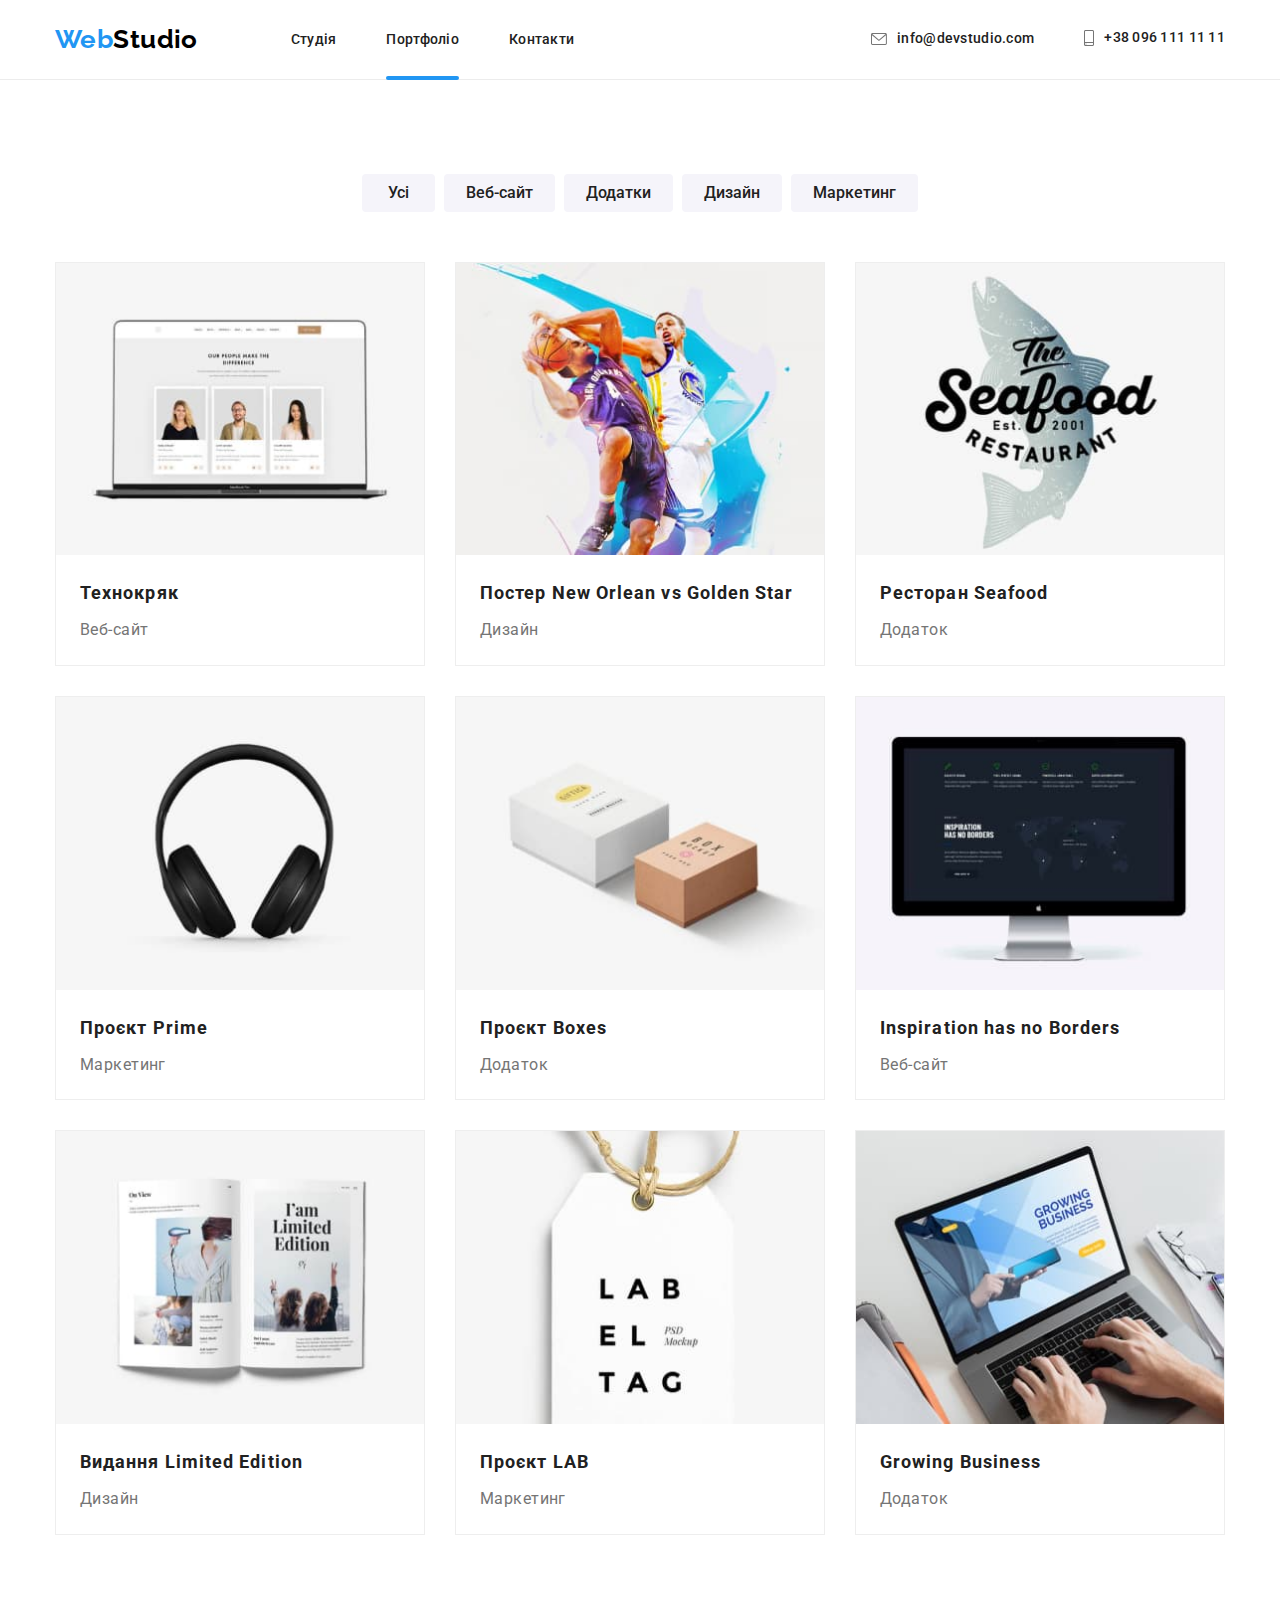
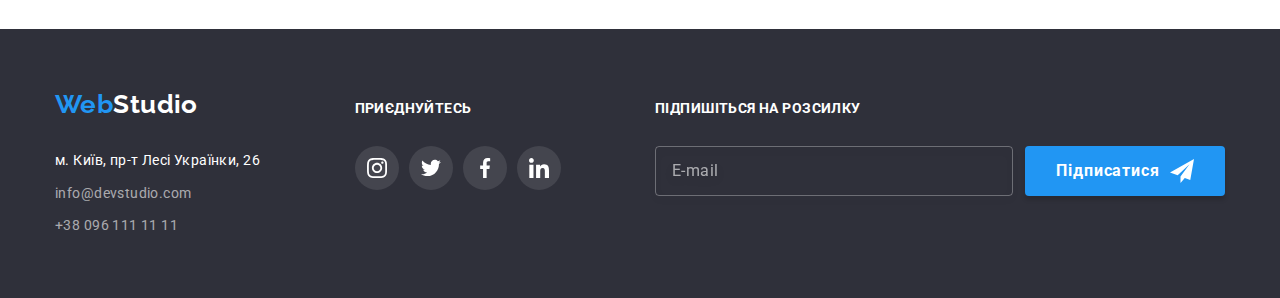
==== portfolio.html @ 69c06f0f "adaptive layout" ====
<!DOCTYPE html>
<html lang="en">
    <head>
        <meta charset="UTF-8">
        <meta http-equiv="X-UA-Compatible" content="IE=edge">
        <meta name="viewport" content="width=device-width, initial-scale=1.0">
        <title>Портфоліо</title>
        <link rel="preconnect" href="https://fonts.googleapis.com">
        <link rel="preconnect" href="https://fonts.gstatic.com" crossorigin>
        <link href="https://fonts.googleapis.com/css2?family=Raleway:wght@700&family=Roboto:wght@400;500;700;900&display=swap" rel="stylesheet">
        <link rel="stylesheet" href="./css/main.min.css">
    </head>
    <body>
        <!--!!!!!!!!!!!!!!!!!!!!    HEADER   !!!!!!!!!!!!!!!!!!!!!!!!!!!-->
        <header class="header">
            <div class="container header__container">
                <!--top navigation-->
                <nav class="navigation">
                    <a class="logo" href="./index.html"><span class="accent">Web</span>Studio</a>
                    <ul class="menu">
                        <li class="menu__item"><a class="link menu__link" href="./index.html">Студія</a></li>
                        <li class="menu__item"><a class="link menu__link current" href="./portfolio.html">Портфоліо</a></li>
                        <li class="menu__item"><a class="link menu__link" href="">Контакти</a></li>
                    </ul>
                </nav>
                <!--Contacts-->
                <ul class="connect">
                    <li class="connect__item">
                        <a class="link connect__link" href="mailto:info@devstudio.com">
                            <svg class="connect__icon" width="16" height="12">
                                <use href="./images/icon.svg#icon-header-envelope">
        
                                </use>
                            </svg>
                            info@devstudio.com
                        </a>
                    </li>
                    <li class="connect__item">
                        <a class="link connect__link" href="tel:+380961111111">
                            <svg class="connect__icon" width="10" height="16">
                                <use href="./images/icon.svg#icon-header-smartphone">
        
                                </use>
                            </svg>
                            +38 096 111 11 11
                        </a>
                    </li>
                </ul>
            </div>
        </header>



        <!--!!!!!!!!!!!!!!!  MAIN  !!!!!!!!!!!!!!!!!!!!!-->
        <main>
            <section class="section portfolio">
                <div class="container">
                    <h1 class="visually-hidden">Portfolio gallery</h1>
                    
                    <!--portfolio filter buttons -->
                    <ul class="filter">
                        <li class="filter__item"><button class="filter__button" type="button">Усі</button></li>
                        <li class="filter__item"><button class="filter__button" type="button">Веб-сайт</button></li>
                        <li class="filter__item"><button class="filter__button" type="button">Додатки</button></li>
                        <li class="filter__item"><button class="filter__button" type="button">Дизайн</button></li>
                        <li class="filter__item"><button class="filter__button" type="button">Маркетинг</button></li>
                    </ul>
                    <!--portfolio gallery-->
                    <ul class="cardset portfolio__cardset">
                        <li class="card">
                            <a class="card__link" href="">
                                <img class="card__image" src="./images/portfolio/gallery1.jpg" width="370" alt="Gallery image 1">
                                <div class="card__content">
                                    <h2 class="card__title">Технокряк</h2>
                                    <p class="card__text">Веб-сайт</p>
                                </div>
                                <div class="card__overlay">
                                    <p class="card__overlay-text">
                                        Ресурс пропонує комплексні пропозиції з різним рівнем 
                                        функціоналу та сервісів. Все це дозволить відвідувачу 
                                        отримати вичерпні відомості про компанію чи приватну особу.
                                    </p>
                                </div>
                            </a>
                            
                        </li>
                        <li class="card">
                            <a class="card__link" href="">
                                <img class="card__image" src="./images/portfolio/gallery2.jpg" width="370" alt="Gallery image 2">
                                <div class="card__content">
                                    <h2 class="card__title">Постер New Orlean vs Golden Star</h2>
                                    <p class="card__text">Дизайн</p>
                                </div>
                                <div class="card__overlay">
                                    <p class="card__overlay-text">
                                        Ресурс пропонує комплексні пропозиції з різним рівнем 
                                        функціоналу та сервісів. Все це дозволить відвідувачу 
                                        зрозуміти, що Надюха - це погремуха.
                                    </p>
                                </div>
                            </a>
                            
                        </li>
                        <li class="card">
                            <a class="card__link" href="">
                                <img class="card__image" src="./images/portfolio/gallery3.jpg" width="370" alt="Gallery image 3">
                                <div class="card__content">
                                    <h2 class="card__title">Ресторан Seafood</h2>
                                    <p class="card__text">Додаток</p>
                                </div>
                                <div class="card__overlay">
                                    <p class="card__overlay-text">
                                        Ресурс пропонує комплексні пропозиції з різним рівнем 
                                        функціоналу та сервісів. Все це дозволить відвідувачу 
                                        отримати вичерпні відомості про компанію чи приватну особу.
                                    </p>
                                </div>
                            </a>
                            
                        </li> 
                        <li class="card">
                            <a class="card__link" href="">
                                <img class="card__image" src="./images/portfolio/gallery4.jpg" width="370" alt="Gallery image 4">
                                <div class="card__content">
                                    <h2 class="card__title">Проєкт Prime</h2>
                                    <p class="card__text">Маркетинг</p>
                                </div>
                                <div class="card__overlay">
                                    <p class="card__overlay-text">
                                        Ресурс пропонує комплексні пропозиції з різним рівнем 
                                        функціоналу та сервісів. Все це дозволить відвідувачу 
                                        отримати вичерпні відомості про компанію чи приватну особу.
                                    </p>
                                </div>
                            </a>
                            
                        </li>
                        <li class="card">
                            <a class="card__link" href="">
                                <img class="card__image" src="./images/portfolio/gallery5.jpg" width="370" alt="Gallery image 5">
                                <div class="card__content">
                                    <h2 class="card__title">Проєкт Boxes</h2>
                                    <p class="card__text">Додаток</p>
                                </div>
                                <div class="card__overlay">
                                    <p class="card__overlay-text">
                                        Ресурс пропонує комплексні пропозиції з різним рівнем 
                                        функціоналу та сервісів. Все це дозволить відвідувачу 
                                        отримати вичерпні відомості про компанію чи приватну особу.
                                    </p>
                                </div>
                            </a>
                            
                        </li>
                        <li class="card">
                            <a class="card__link" href="">
                                <img class="card__image" src="./images/portfolio/gallery6.jpg" width="370" alt="Gallery image 6">
                                <div class="card__content">
                                    <h2 class="card__title">Inspiration has no Borders</h2>
                                    <p class="card__text">Веб-сайт</p>
                                </div>
                                <div class="card__overlay">
                                    <p class="card__overlay-text">
                                        Ресурс пропонує комплексні пропозиції з різним рівнем 
                                        функціоналу та сервісів. Все це дозволить відвідувачу 
                                        отримати вичерпні відомості про компанію чи приватну особу.
                                    </p>
                                </div>
                            </a>
                            
                        </li>
                        <li class="card">
                            <a class="card__link" href="">
                                <img class="card__image" src="./images/portfolio/gallery7.jpg" width="370" alt="Gallery image 7">
                                <div class="card__content">
                                    <h2 class="card__title">Видання Limited Edition</h2>
                                    <p class="card__text">Дизайн</p>
                                </div>
                                <div class="card__overlay">
                                    <p class="card__overlay-text">
                                        Ресурс пропонує комплексні пропозиції з різним рівнем 
                                        функціоналу та сервісів. Все це дозволить відвідувачу 
                                        отримати вичерпні відомості про компанію чи приватну особу.
                                    </p>
                                </div>
                            </a>
                            
                        </li>
                        <li class="card">
                            <a class="card__link" href="">
                                <img class="card__image" src="./images/portfolio/gallery8.jpg" width="370" alt="Gallery image 8">
                                <div class="card__content">
                                    <h2 class="card__title">Проєкт LAB</h2>
                                    <p class="card__text">Маркетинг</p>
                                </div>
                                    <div class="card__overlay">
                                    <p class="card__overlay-text">
                                        Ресурс пропонує комплексні пропозиції з різним рівнем 
                                        функціоналу та сервісів. Все це дозволить відвідувачу 
                                        отримати вичерпні відомості про компанію чи приватну особу.
                                    </p>
                                </div>
                            </a>
                            
                        </li>
                        <li class="card">
                            <a class="card__link" href="">
                                <img class="card__image" src="./images/portfolio/gallery9.jpg" width="370" alt="Gallery image1">
                                <div class="card__content">
                                    <h2 class="card__title">Growing Business</h2>
                                    <p class="card__text">Додаток</p>
                                </div>
                                  <div class="card__overlay">
                                    <p class="card__overlay-text">
                                        Ресурс пропонує комплексні пропозиції з різним рівнем 
                                        функціоналу та сервісів. Все це дозволить відвідувачу 
                                        отримати вичерпні відомості про компанію чи приватну особу.
                                    </p>
                                </div>
                            </a>
                           
                        </li>
                    </ul>
                </div>
            </section>
        </main>




        <!--!!!!!!!!!!!!!!!!!!!!!!     FOOTER        !!!!!!!!!!!!!!!!!!!!!!!!!!!!!!!-->
        <footer class="footer section">
            <div class="container">
                <div class="footer__content">
                    <div class="footer__block">
                        <a class="logo footer__logo" href="./index.html"><span class="accent">Web</span>Studio</a>
                        <address>
                            <ul class="address">
                                <li class="address__item"><a class="footer__link address__map"
                                        href="https://goo.gl/maps/QkunexmJ6CB4zxnH8" target="_blank"
                                        rel="noopener noreferrer">м. Київ, пр-т Лесі Українки, 26</a></li>
                                <li class="address__item"><a class="footer__link address__connect"
                                        href="mailto:info@devstudio.com">info@devstudio.com</a></li>
                                <li class="address__item"><a class="footer__link address__connect" href="tel:+380961111111">+38
                                        096 111 11 11</a>
                                </li>
                            </ul>
                        </address>
                    </div>
        
                    <!-- FOOTER SOCIAL LINKS -->
        
                    <div class="footer__block">
                        <h3 class="footer__title">Приєднуйтесь</h3>
                        <ul class="social">
                            <li class="social__item">
                                <a href="" class="social__link social__link--dark">
                                    <svg class="social__icon social__icon--light" width="20" height="20">
                                        <use href="./images/icon.svg#icon-instagram"></use>
                                    </svg>
                                </a>
                            </li>
                            <li class="social__item">
                                <a href="" class="social__link social__link--dark">
                                    <svg class="social__icon social__icon--light" width="20" height="20">
                                        <use href="./images/icon.svg#icon-twitter"></use>
                                    </svg>
                                </a>
                            </li>
                            <li class="social__item">
                                <a href="" class="social__link social__link--dark">
                                    <svg class="social__icon social__icon--light" width="20" height="20">
                                        <use href="./images/icon.svg#icon-facebook"></use>
                                    </svg>
                                </a>
                            </li>
                            <li class="social__item">
                                <a href="" class="social__link social__link--dark">
                                    <svg class="social__icon social__icon--light" width="20" height="20">
                                        <use href="./images/icon.svg#icon-linkedin"></use>
                                    </svg>
                                </a>
                            </li>
                        </ul>
                    </div>
        
                    <!--  EMAIL FORM  -->
        
                    <div class="footer__block">
                        <h3 class="footer__title">Підпишіться на розсилку</h3>
                        <form class="subscribe-form" autocomplete="off">
                            <div class="subscribe-form__wrap">
                                <label for="enter-mail" class="subscribe-form__label"></label>
                                <input class="subscribe-form__email" type="email" name="email" id="enter-mail"
                                    placeholder="E-mail">
                                <button class="button subscribe-form__button" type="submit" id="submit-enter-mail">Підписатися
                                    <svg class="subscribe-form__icon" width="24" height="24">
                                        <use href="./images/icon.svg#icon-send"></use>
                                    </svg>
                                </button>
                            </div>
                        </form>
                    </div>
        
                </div>
            </div>
        </footer>

    </body>
</html>
---- css/main.min.css ----
.visually-hidden{position:absolute;white-space:nowrap;width:1px;height:1px;overflow:hidden;border:0;padding:0;clip:rect(0 0 0 0);-webkit-clip-path:inset(50%);clip-path:inset(50%);margin:-1px}/*! modern-normalize v1.1.0 | MIT License | https://github.com/sindresorhus/modern-normalize */*,::before,::after{-webkit-box-sizing:border-box;box-sizing:border-box}html{line-height:1.15;-webkit-text-size-adjust:100%;-moz-tab-size:4;-o-tab-size:4;tab-size:4}body{margin:0;font-family:system-ui,-apple-system,"Segoe UI",Roboto,Helvetica,Arial,sans-serif,"Apple Color Emoji","Segoe UI Emoji"}hr{height:0;color:inherit}abbr[title]{-webkit-text-decoration:underline dotted;text-decoration:underline dotted}b,strong{font-weight:bolder}code,kbd,samp,pre{font-family:ui-monospace,SFMono-Regular,Consolas,"Liberation Mono",Menlo,monospace;font-size:1em}small{font-size:80%}sub,sup{font-size:75%;line-height:0;position:relative;vertical-align:baseline}sub{bottom:-0.25em}sup{top:-0.5em}table{text-indent:0;border-color:inherit}button,input,optgroup,select,textarea{font-family:inherit;font-size:100%;line-height:1.15;margin:0}button,select{text-transform:none}button,[type=button],[type=reset],[type=submit]{-webkit-appearance:button}::-moz-focus-inner{border-style:none;padding:0}:-moz-focusring{outline:1px dotted ButtonText}:-moz-ui-invalid{box-shadow:none}legend{padding:0}progress{vertical-align:baseline}::-webkit-inner-spin-button,::-webkit-outer-spin-button{height:auto}[type=search]{-webkit-appearance:textfield;outline-offset:-2px}::-webkit-search-decoration{-webkit-appearance:none}::-webkit-file-upload-button{-webkit-appearance:button;font:inherit}summary{display:list-item}/*!!!!!!!!!!!!!!!!!!!!!! RESET CSS !!!!!!!!!!!!!!!!!!!!!!*/P,h1,h2,h3,h4,h5,h6{margin:0}ul,ol{margin:0;padding-left:0;list-style:none}address{font-style:normal}button{cursor:pointer}a{color:currentColor;text-decoration:none}img{display:block;margin:0}/*!!!!!!!!!!!!!!!!! body style !!!!!!!!!!!!!!!!!!!!!!!!!!!*/.container{padding-left:15px;padding-right:15px;margin:0 auto}@media screen and (min-width: 480px){.container{width:480px}}@media screen and (min-width: 768px){.container{width:768px}}@media screen and (min-width: 1200px){.container{width:1200px}}.cardset{display:-webkit-box;display:-ms-flexbox;display:flex;gap:30px}.accent{color:#2196f3}.current{color:#2196f3}body{background-color:#fff;font-family:"Roboto",sans-serif;color:#757575;font-size:14px;letter-spacing:.03em}.button{font-weight:700;font-size:16px;line-height:1.9;letter-spacing:.06em;color:#fff;background-color:#2196f3;display:block;margin:0 auto;width:216px;height:50px;border-radius:4px;border-style:none;-webkit-box-shadow:0px 4px 4px rgba(0,0,0,.15);box-shadow:0px 4px 4px rgba(0,0,0,.15);-webkit-transition:color 250ms cubic-bezier(0.4, 0, 0.2, 1),background-color 250ms cubic-bezier(0.4, 0, 0.2, 1);transition:color 250ms cubic-bezier(0.4, 0, 0.2, 1),background-color 250ms cubic-bezier(0.4, 0, 0.2, 1)}.filter__button{font-weight:500;font-size:16px;line-height:1.62;color:#212121;background-color:#f5f4fa;border-style:none;border-radius:4px;min-width:73px;padding:6px 22px;-webkit-transition:background-color 250ms cubic-bezier(0.4, 0, 0.2, 1),color 250ms cubic-bezier(0.4, 0, 0.2, 1),-webkit-box-shadow 250ms cubic-bezier(0.4, 0, 0.2, 1);transition:background-color 250ms cubic-bezier(0.4, 0, 0.2, 1),color 250ms cubic-bezier(0.4, 0, 0.2, 1),-webkit-box-shadow 250ms cubic-bezier(0.4, 0, 0.2, 1);transition:background-color 250ms cubic-bezier(0.4, 0, 0.2, 1),color 250ms cubic-bezier(0.4, 0, 0.2, 1),box-shadow 250ms cubic-bezier(0.4, 0, 0.2, 1);transition:background-color 250ms cubic-bezier(0.4, 0, 0.2, 1),color 250ms cubic-bezier(0.4, 0, 0.2, 1),box-shadow 250ms cubic-bezier(0.4, 0, 0.2, 1),-webkit-box-shadow 250ms cubic-bezier(0.4, 0, 0.2, 1)}.filter__button:hover,.filter__button:focus{background-color:#2196f3;color:#fff;-webkit-box-shadow:0px 3px 1px rgba(0,0,0,.1),0px 1px 2px rgba(0,0,0,.08),0px 2px 2px rgba(0,0,0,.12);box-shadow:0px 3px 1px rgba(0,0,0,.1),0px 1px 2px rgba(0,0,0,.08),0px 2px 2px rgba(0,0,0,.12)}.close__button{position:absolute;top:8px;right:8px;width:30px;height:30px;background:#fff;border-radius:50%;border:1px solid rgba(0,0,0,.1);display:-webkit-box;display:-ms-flexbox;display:flex;-webkit-box-align:center;-ms-flex-align:center;align-items:center;-webkit-box-pack:center;-ms-flex-pack:center;justify-content:center}.close__icon{fill:#000;-webkit-transition:fill 250ms cubic-bezier(0.4, 0, 0.2, 1);transition:fill 250ms cubic-bezier(0.4, 0, 0.2, 1)}.close__button:hover .close__icon,.close__button:focus .close__icon{fill:#2196f3}.form__submit{width:200px;-webkit-transition:background-color 250ms cubic-bezier(0.4, 0, 0.2, 1);transition:background-color 250ms cubic-bezier(0.4, 0, 0.2, 1)}.form__submit:hover,.form__submit:focus{background-color:#188ce8}.social{display:-webkit-box;display:-ms-flexbox;display:flex;-webkit-box-pack:center;-ms-flex-pack:center;justify-content:center;gap:10px}.social__item{width:44px;height:44px}.social__link{border-radius:50%;background-color:#fff;width:100%;height:100%;display:-webkit-box;display:-ms-flexbox;display:flex;gap:10px;-webkit-box-align:center;-ms-flex-align:center;align-items:center;-webkit-box-pack:center;-ms-flex-pack:center;justify-content:center;-webkit-transition:background-color 250ms cubic-bezier(0.4, 0, 0.2, 1);transition:background-color 250ms cubic-bezier(0.4, 0, 0.2, 1)}.social__link--dark{background-color:rgba(255,255,255,.1)}.social__link:hover,.social__link:focus{background-color:#2196f3}.social__icon{fill:#afb1b8;-webkit-transition:fill 250ms cubic-bezier(0.4, 0, 0.2, 1);transition:fill 250ms cubic-bezier(0.4, 0, 0.2, 1)}.social__icon--light{fill:#fff}.social__link:hover .social__icon,.social__link:focus .social__icon{fill:#fff}.address{display:-webkit-box;display:-ms-flexbox;display:flex;-webkit-box-orient:vertical;-webkit-box-direction:normal;-ms-flex-direction:column;flex-direction:column;gap:9px}.address__connect{color:rgba(255,255,255,.6)}.address__map{color:#fff}.connect{display:none}@media screen and (min-width: 760px){.connect{display:-webkit-box;display:-ms-flexbox;display:flex;gap:50px;-webkit-box-align:center;-ms-flex-align:center;align-items:center}}.connect__link{display:-webkit-inline-box;display:-ms-inline-flexbox;display:inline-flex;gap:10px;-webkit-box-align:center;-ms-flex-align:center;align-items:center;color:#757575}.connect__link:hover,.connect__link:focus{color:#2196f3}.connect__icon{fill:#757575;-webkit-transition:fill 250ms cubic-bezier(0.4, 0, 0.2, 1);transition:fill 250ms cubic-bezier(0.4, 0, 0.2, 1)}.connect__link:hover .connect__icon,.connect__link:focus .connect__icon{fill:#2196f3}.logo{font-family:"Raleway",sans-serif;font-weight:700;color:#000;font-size:24px;line-height:1.16px}@media screen and (min-width: 1200px){.logo{font-size:26px;line-height:1.19}}.menu{display:none}@media screen and (min-width: 760px){.menu{display:-webkit-box;display:-ms-flexbox;display:flex;gap:50px;-webkit-box-align:center;-ms-flex-align:center;align-items:center}}.menu__item{position:relative}.menu__link:hover,.menu__link:focus{color:#2196f3}.menu__link.current::after{content:"";position:absolute;left:0;top:45px;display:inline-block;width:100%;height:4px;border-radius:2px;background-color:#2196f3}.section{padding:94px 0}.section__title{font-size:36px;line-height:1.17;text-align:center;color:var(--title-text-color);margin-bottom:50px}.backdrop{position:fixed;top:0;left:0;width:100%;height:100%;background-color:rgba(0,0,0,.2);opacity:1;-webkit-transition:opacity var(--common-transition),visibility var(--common-transition);transition:opacity var(--common-transition),visibility var(--common-transition)}.is-hidden{opacity:0;visibility:hidden;pointer-events:none}.modal{position:absolute;top:50%;left:50%;width:528px;height:581px;background-color:#fff;-webkit-box-shadow:0px 1px 3px rgba(0,0,0,.12),0px 1px 1px rgba(0,0,0,.14),0px 2px 1px rgba(0,0,0,.2);box-shadow:0px 1px 3px rgba(0,0,0,.12),0px 1px 1px rgba(0,0,0,.14),0px 2px 1px rgba(0,0,0,.2);border-radius:4px;-webkit-transform:translate(-50%, -50%) scaleY(1);transform:translate(-50%, -50%) scaleY(1);-webkit-transition:-webkit-transform 250ms cubic-bezier(0.4, 0, 0.2, 1) 250ms;transition:-webkit-transform 250ms cubic-bezier(0.4, 0, 0.2, 1) 250ms;transition:transform 250ms cubic-bezier(0.4, 0, 0.2, 1) 250ms;transition:transform 250ms cubic-bezier(0.4, 0, 0.2, 1) 250ms, -webkit-transform 250ms cubic-bezier(0.4, 0, 0.2, 1) 250ms}.backdrop.is-hidden .modal{-webkit-transform:translate(-50%, -50%) scaleY(0);transform:translate(-50%, -50%) scaleY(0)}.form__title{font-size:20px;line-height:1.15;text-align:center;letter-spacing:.03em;color:#212121;margin-bottom:12px}.form{position:relative;top:0;left:0;width:100%;height:100%;padding:40px}.form__item{position:relative;display:-webkit-box;display:-ms-flexbox;display:flex;-webkit-box-orient:vertical;-webkit-box-direction:normal;-ms-flex-direction:column;flex-direction:column;gap:4px;-webkit-box-pack:baseline;-ms-flex-pack:baseline;justify-content:baseline;margin-bottom:10px}.form__label{font-size:12px;line-height:1.16;letter-spacing:.01em;color:#757575}.form__input{width:100%;height:40px;padding-left:42px;border:1px solid rgba(33,33,33,.2);border-radius:4px;-webkit-transition:border 250ms cubic-bezier(0.4, 0, 0.2, 1);transition:border 250ms cubic-bezier(0.4, 0, 0.2, 1)}.form__input:focus{border:1px solid #2196f3}.form__input:focus-within{border:1px solid #2196f3;outline:none}.form__textarea{padding:12px 16px;width:100%;height:120px;border:1px solid rgba(33,33,33,.2);border-radius:4px;-webkit-transition:border 250ms cubic-bezier(0.4, 0, 0.2, 1);transition:border 250ms cubic-bezier(0.4, 0, 0.2, 1);resize:none}.form__textarea::-webkit-input-placeholder{font-size:12px;line-height:1.16;letter-spacing:.01em;color:rgba(117,117,117,.5)}.form__textarea::-moz-placeholder{font-size:12px;line-height:1.16;letter-spacing:.01em;color:rgba(117,117,117,.5)}.form__textarea:-ms-input-placeholder{font-size:12px;line-height:1.16;letter-spacing:.01em;color:rgba(117,117,117,.5)}.form__textarea::-ms-input-placeholder{font-size:12px;line-height:1.16;letter-spacing:.01em;color:rgba(117,117,117,.5)}.form__textarea::placeholder{font-size:12px;line-height:1.16;letter-spacing:.01em;color:rgba(117,117,117,.5)}.form__textarea:focus{border:1px solid #2196f3}.form__textarea:focus-within{border:1px solid #2196f3;outline:none}.input-icon{position:absolute;left:12px;bottom:11px;fill:#212121;-webkit-transition:fill 250ms cubic-bezier(0.4, 0, 0.2, 1);transition:fill 250ms cubic-bezier(0.4, 0, 0.2, 1)}.form__input:hover+.input-icon,.form__input:focus+.input-icon{fill:#2196f3}.form__input:focus-within+.input-icon{fill:#2196f3}.form__validation{display:-webkit-box;display:-ms-flexbox;display:flex;-webkit-box-align:center;-ms-flex-align:center;align-items:center;-webkit-box-pack:center;-ms-flex-pack:center;justify-content:center;margin-bottom:30px}.form__comment{margin-bottom:20px}.form__link{-webkit-text-decoration-line:underline;text-decoration-line:underline;color:#2196f3}.validation__input{-webkit-appearance:none;-moz-appearance:none;appearance:none;position:absolute}.validation{display:-webkit-box;display:-ms-flexbox;display:flex;-webkit-box-align:center;-ms-flex-align:center;align-items:center;gap:7px;width:425px;height:24px;padding:auto 0;line-height:1.7}.validation__icon{display:inline-block;width:16px;height:16px;border:2px solid #212121;border-radius:2px;-webkit-transition:background-color 250ms cubic-bezier(0.4, 0, 0.2, 1),background-image 250ms cubic-bezier(0.4, 0, 0.2, 1),border 250ms cubic-bezier(0.4, 0, 0.2, 1);transition:background-color 250ms cubic-bezier(0.4, 0, 0.2, 1),background-image 250ms cubic-bezier(0.4, 0, 0.2, 1),border 250ms cubic-bezier(0.4, 0, 0.2, 1)}.validation__input:checked+.validation__icon{background-color:#2196f3;background-image:url(../images/icon-check.svg);border:none;background-size:contain;background-position:center;background-repeat:no-repeat}.link{font-weight:500;line-height:1.14;letter-spacing:.02em;color:#212121;-webkit-transition:color 250ms cubic-bezier(0.4, 0, 0.2, 1);transition:color 250ms cubic-bezier(0.4, 0, 0.2, 1)}.subscribe-form__wrap{display:-webkit-box;display:-ms-flexbox;display:flex;gap:12px;-webkit-box-align:center;-ms-flex-align:center;align-items:center}.subscribe-form__label{position:absolute}.subscribe-form__email{width:358px;height:50px;background-color:rgba(0,0,0,0);font-size:16px;line-height:1.25;letter-spacing:.03em;color:#fff;border:1px solid rgba(255,255,255,.3);-webkit-filter:drop-shadow(0px 4px 4px rgba(0, 0, 0, 0.15));filter:drop-shadow(0px 4px 4px rgba(0, 0, 0, 0.15));border-radius:4px;padding-left:16px}.subscribe-form__email::-webkit-input-placeholder{color:rgba(255,255,255,.6)}.subscribe-form__email::-moz-placeholder{color:rgba(255,255,255,.6)}.subscribe-form__email:-ms-input-placeholder{color:rgba(255,255,255,.6)}.subscribe-form__email::-ms-input-placeholder{color:rgba(255,255,255,.6)}.subscribe-form__email::placeholder{color:rgba(255,255,255,.6)}.subscribe-form__email:focus-within{outline:none}.subscribe-form__button{width:200px;height:50px;display:-webkit-box;display:-ms-flexbox;display:flex;gap:10px;-webkit-box-align:center;-ms-flex-align:center;align-items:center;-webkit-box-pack:center;-ms-flex-pack:center;justify-content:center;line-height:1.87}@media screen and (min-width: 480px){.navigation{display:block}}@media screen and (min-width: 768px){.navigation{display:-webkit-box;display:-ms-flexbox;display:flex;gap:87px;-webkit-box-align:center;-ms-flex-align:center;align-items:center}}@media screen and (min-width: 1200px){.navigation{gap:93px}}.header{border-bottom:1px solid #ececec;padding:16px 0}@media screen and (min-width: 760px){.header{padding:26px 0}}@media screen and (min-width: 1200px){.header{padding:24px 0}}.header__container{display:-webkit-box;display:-ms-flexbox;display:flex;-webkit-box-pack:justify;-ms-flex-pack:justify;justify-content:space-between;-webkit-box-align:center;-ms-flex-align:center;align-items:center}.hero{padding:118px 0;margin:0 auto;height:400px;background-repeat:no-repeat;background-color:#c4c4c4;background-image:-webkit-gradient(linear, left top, left bottom, from(rgba(47, 48, 58, 0.4)), to(rgba(47, 48, 58, 0.4))),url(../images/hero-bg.jpg);background-image:linear-gradient(rgba(47, 48, 58, 0.4), rgba(47, 48, 58, 0.4)),url(../images/hero-bg.jpg);background-size:cover;background-position:center}@media screen and (min-width: 480px){.hero{max-width:480px}}@media screen and (min-width: 768px){.hero{max-width:768px}}@media screen and (min-width: 1200px){.hero{padding:200px 0;max-width:1600px;height:600px}}.hero__title{font-weight:900;font-size:26px;line-height:1.6;text-align:center;letter-spacing:.06em;text-transform:uppercase;color:#fff;margin-bottom:30px;margin-left:auto;margin-right:auto;max-width:360px}@media screen and (min-width: 1200px){.hero__title{font-size:44px;line-height:1.36;max-width:696px}}.hero__button:hover,.hero__button:focus{color:#2196f3;background-color:#fff}@media screen and (max-width: 768px){.features__item{width:100%}}@media screen and (min-width: 760px)and (max-width: 1000px){.features__item{-ms-flex-preferred-size:50%;flex-basis:50%}}.features__title{line-height:1.15;text-transform:uppercase;color:var(--title-text-color);margin-bottom:10px}.features__text{line-height:1.71}.features__frame{display:-webkit-box;display:-ms-flexbox;display:flex;-webkit-box-align:center;-ms-flex-align:center;align-items:center;-webkit-box-pack:center;-ms-flex-pack:center;justify-content:center;margin-bottom:30px;max-width:270px;height:120px;background-color:#f5f4fa}@media screen and (max-width: 760px){.features__frame{max-width:450px;height:120px}}@media screen and (min-width: 760px)and (max-width: 1000px){.features__frame{-ms-flex-wrap:wrap;flex-wrap:wrap}}.activity{padding-top:0}.activity__item{position:relative;max-width:370px}.activity__title{position:absolute;left:0;bottom:0;width:100%;height:70px;padding:27px 0;background-color:rgba(47,48,58,.8);color:#fff;font-weight:700;line-height:1.14;text-align:center;text-transform:uppercase}.staff{background-color:#f5f4fa}.staff__item{background:#fff;-webkit-box-shadow:0px 1px 3px rgba(0,0,0,.12),0px 1px 1px rgba(0,0,0,.14),0px 2px 1px rgba(0,0,0,.2);box-shadow:0px 1px 3px rgba(0,0,0,.12),0px 1px 1px rgba(0,0,0,.14),0px 2px 1px rgba(0,0,0,.2);border-radius:0px 0px 4px 4px}.staff__about{text-align:center;padding-top:30px;padding-bottom:30px}.staff__name{font-weight:500;font-size:16px;line-height:1.11;color:var(--title-text-color);margin-bottom:10px}.staff__position{font-size:16px;line-height:1.19;display:block;margin-bottom:16px}.client__cardset{justify-items:center}.client__item{width:170px;height:92px}.client__link{width:100%;height:100%;background-color:#fff;border:1px solid #afb1b8;border-radius:4px;display:-webkit-box;display:-ms-flexbox;display:flex;-webkit-box-align:center;-ms-flex-align:center;align-items:center;-webkit-box-pack:center;-ms-flex-pack:center;justify-content:center;-webkit-transition:border-color 250ms cubic-bezier(0.4, 0, 0.2, 1);transition:border-color 250ms cubic-bezier(0.4, 0, 0.2, 1)}.client__link:hover,.client__link:focus{border-color:#2196f3}.client__icon{fill:#afb1b8;-webkit-transition:fill 250ms cubic-bezier(0.4, 0, 0.2, 1);transition:fill 250ms cubic-bezier(0.4, 0, 0.2, 1)}.client__link:hover .client__icon,.client__link:focus .client__icon{fill:#2196f3}.footer{background-color:#2f303a;padding-top:60px;padding-bottom:60px}.footer__content{display:-webkit-box;display:-ms-flexbox;display:flex;-webkit-box-align:baseline;-ms-flex-align:baseline;align-items:baseline;-webkit-box-pack:justify;-ms-flex-pack:justify;justify-content:space-between}.footer__block{display:-webkit-box;display:-ms-flexbox;display:flex;-webkit-box-orient:vertical;-webkit-box-direction:normal;-ms-flex-direction:column;flex-direction:column;gap:9px}.footer__logo{color:#fff;display:block;margin-bottom:20px}.footer__title{font-size:14px;line-height:1.14;letter-spacing:.03em;text-transform:uppercase;color:#fff;margin-bottom:20px}.footer__link{line-height:1.7;-webkit-transition:color 250ms cubic-bezier(0.4, 0, 0.2, 1);transition:color 250ms cubic-bezier(0.4, 0, 0.2, 1)}.footer__link:hover,.footer__link:focus{color:#2196f3}/*!!!--------PORTFOLIO------------!!!*/.filter{margin-bottom:50px;display:-webkit-box;display:-ms-flexbox;display:flex;-webkit-box-pack:center;-ms-flex-pack:center;justify-content:center;gap:9px}.portfolio__cardset{-ms-flex-wrap:wrap;flex-wrap:wrap}.card{position:relative;max-width:370px;background:#fff;border:1px solid #eee}.card__image{max-width:100%;height:auto}.card__link{display:block;width:100%;height:100%;-webkit-transition:-webkit-box-shadow 250ms cubic-bezier(0.4, 0, 0.2, 1);transition:-webkit-box-shadow 250ms cubic-bezier(0.4, 0, 0.2, 1);transition:box-shadow 250ms cubic-bezier(0.4, 0, 0.2, 1);transition:box-shadow 250ms cubic-bezier(0.4, 0, 0.2, 1), -webkit-box-shadow 250ms cubic-bezier(0.4, 0, 0.2, 1)}.card__link:hover,.card__link:focus{-webkit-box-shadow:0px 1px 1px rgba(0,0,0,.12),0px 4px 4px rgba(0,0,0,.06),1px 4px 6px rgba(0,0,0,.16);box-shadow:0px 1px 1px rgba(0,0,0,.12),0px 4px 4px rgba(0,0,0,.06),1px 4px 6px rgba(0,0,0,.16)}.card__title{font-weight:700;font-size:18px;line-height:2;letter-spacing:.06em;color:#212121;margin-bottom:4px}.card__content{padding:20px 24px}.card__text{font-size:16px;line-height:1.87;color:#757575}.card__overlay{position:absolute;top:0;left:0;width:100%;height:294px;padding:64px 24px;background-color:rgba(33,150,243,.9);-webkit-transform:scaleY(0);transform:scaleY(0);-webkit-transform-origin:bottom;transform-origin:bottom;-webkit-transition:-webkit-transform 250ms cubic-bezier(0.4, 0, 0.2, 1) 500ms;transition:-webkit-transform 250ms cubic-bezier(0.4, 0, 0.2, 1) 500ms;transition:transform 250ms cubic-bezier(0.4, 0, 0.2, 1) 500ms;transition:transform 250ms cubic-bezier(0.4, 0, 0.2, 1) 500ms, -webkit-transform 250ms cubic-bezier(0.4, 0, 0.2, 1) 500ms}.card__link:hover .card__overlay,.card__link:focus .card__overlay{-webkit-transform:scaleY(1);transform:scaleY(1)}.card__overlay-text{font-size:18px;line-height:1.56;color:#fff}/*# sourceMappingURL=main.min.css.map */
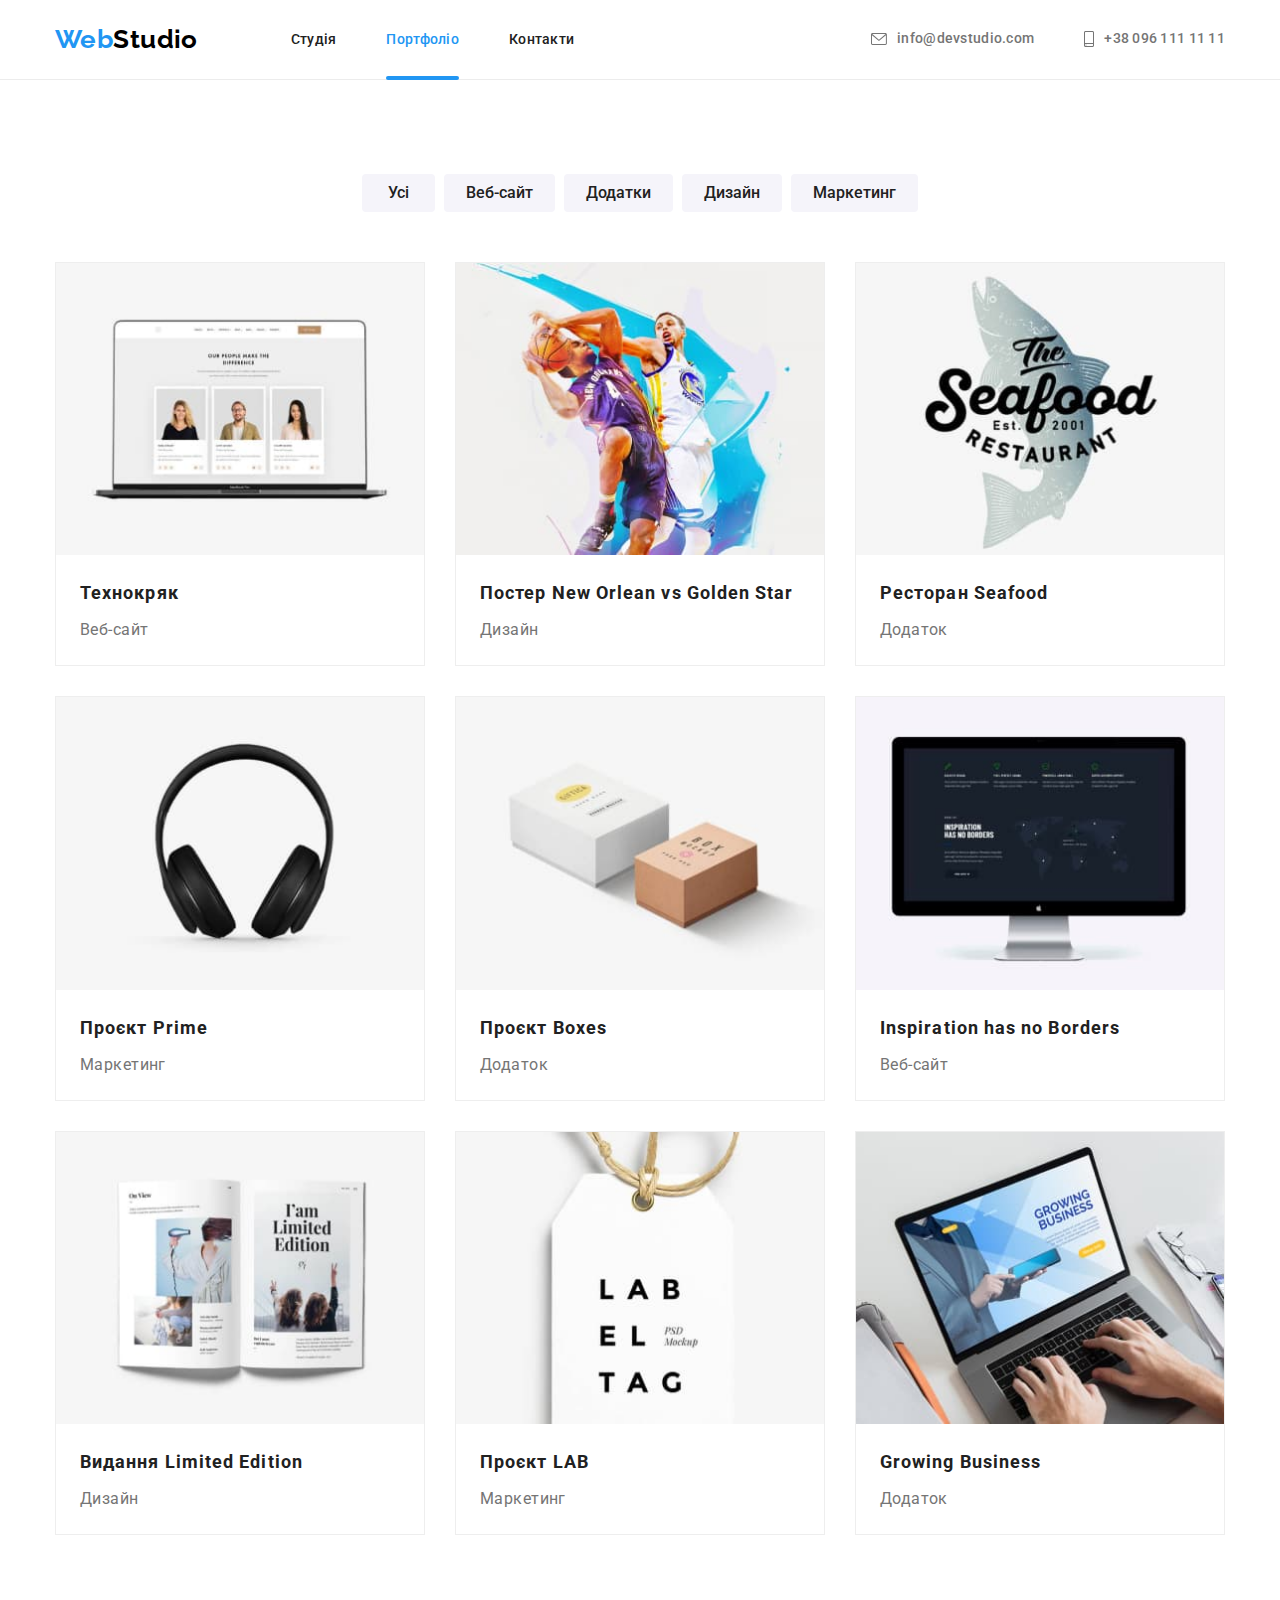
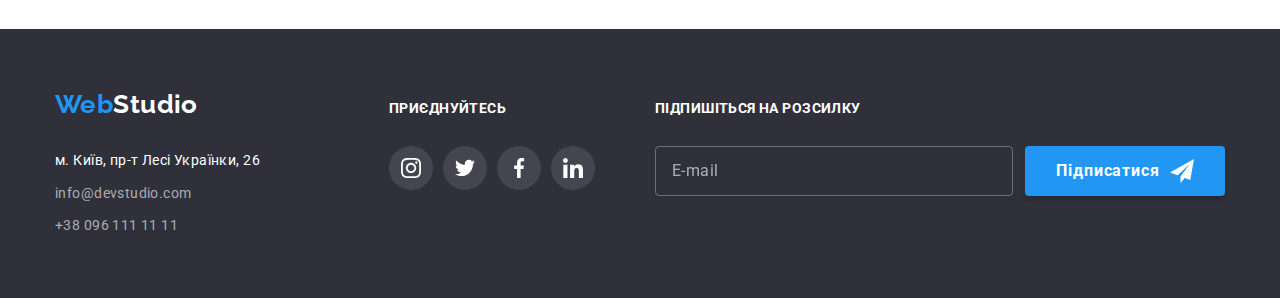
==== commit cdb95dfc: "hw-08 fix 2.0" ====
--- a/portfolio.html
+++ b/portfolio.html
@@ -22,30 +22,93 @@
                         <li class="menu__item"><a class="link menu__link current" href="./portfolio.html">Портфоліо</a></li>
                         <li class="menu__item"><a class="link menu__link" href="">Контакти</a></li>
                     </ul>
+        
+        
                 </nav>
                 <!--Contacts-->
                 <ul class="connect">
                     <li class="connect__item">
                         <a class="link connect__link" href="mailto:info@devstudio.com">
-                            <svg class="connect__icon" width="16" height="12">
-                                <use href="./images/icon.svg#icon-header-envelope">
-        
-                                </use>
-                            </svg>
+                            <div class="connect__icon--mail">
+                                <svg class="connect__icon" width="14" height="10">
+                                    <use href="./images/icon.svg#icon-header-envelope">
+        
+                                    </use>
+                                </svg>
+                            </div>
                             info@devstudio.com
                         </a>
                     </li>
                     <li class="connect__item">
                         <a class="link connect__link" href="tel:+380961111111">
-                            <svg class="connect__icon" width="10" height="16">
-                                <use href="./images/icon.svg#icon-header-smartphone">
-        
-                                </use>
-                            </svg>
+                            <div class="connect__icon--mobile">
+                                <svg class="connect__icon" width="10" height="14">
+                                    <use href="./images/icon.svg#icon-header-smartphone">
+        
+                                    </use>
+                                </svg>
+                            </div>
+        
                             +38 096 111 11 11
                         </a>
                     </li>
                 </ul>
+        
+                <button type="button" class="mob-menu__btn--open" data-popup-open>
+                    <svg width="24" height="16">
+                        <use href="./images/icon.svg#icon__menu--open"></use>
+                    </svg>
+                </button>
+            </div>
+            <!-- pop-up menu -->
+            <div class="mob-modal is-hidden" data-popup>
+                <button type="button" class="mob-menu__btn--close" data-popup-close>
+                    <svg width="24" height="16">
+                        <use href="./images/icon.svg#icon__menu--close"></use>
+                    </svg>
+                </button>
+                <ul class="mob-menu__nav">
+                    <li class="mob-menu__item"><a class="link mob-menu__link" href="./index.html">Студія</a></li>
+                    <li class="mob-menu__item"><a class="link mob-menu__link current" href="./portfolio.html">Портфоліо</a></li>
+                    <li class="mob-menu__item"><a class="link mob-menu__link" href="">Контакти</a></li>
+                </ul>
+                <div class="mob-bottom">
+                    <ul class="mob-connect">
+                        <li class="mob-connect__item">
+                            <a class="link mob-connect__link--phone" href="tel:+380961111111">
+                                +38 096 111 11 11
+                            </a>
+                        </li>
+                        <li class="mob-connect__item">
+                            <a class="link mob-connect__link" href="mailto:info@devstudio.com">
+                                info@devstudio.com
+                            </a>
+                        </li>
+                    </ul>
+                    <ul class="mob-social">
+                        <li class="mob-social__item">
+                            <a href="" class="link mob-social__link">
+                                Instagram
+                            </a>
+                        </li>
+                        <li class="mob-social__item">
+                            <a href="" class="link mob-social__link">
+                                Twitter
+                            </a>
+                        </li>
+                        <li class="mob-social__item">
+                            <a href="" class="link mob-social__link">
+                                Facebook
+                            </a>
+                        </li>
+                        <li class="mob-social__item">
+                            <a href="" class="link mob-social__link">
+                                LinkedIn
+                            </a>
+                        </li>
+                    </ul>
+                </div>
+        
             </div>
         </header>
 
@@ -231,57 +294,62 @@
         <!--!!!!!!!!!!!!!!!!!!!!!!     FOOTER        !!!!!!!!!!!!!!!!!!!!!!!!!!!!!!!-->
         <footer class="footer section">
             <div class="container">
-                <div class="footer__content">
-                    <div class="footer__block">
-                        <a class="logo footer__logo" href="./index.html"><span class="accent">Web</span>Studio</a>
-                        <address>
-                            <ul class="address">
-                                <li class="address__item"><a class="footer__link address__map"
-                                        href="https://goo.gl/maps/QkunexmJ6CB4zxnH8" target="_blank"
-                                        rel="noopener noreferrer">м. Київ, пр-т Лесі Українки, 26</a></li>
-                                <li class="address__item"><a class="footer__link address__connect"
-                                        href="mailto:info@devstudio.com">info@devstudio.com</a></li>
-                                <li class="address__item"><a class="footer__link address__connect" href="tel:+380961111111">+38
-                                        096 111 11 11</a>
+                <div class="footer__container">
+                    <div class="footer__block--double">
+                        <div class="footer__block">
+                            <a class="logo footer__logo" href="./index.html"><span class="accent">Web</span>Studio</a>
+                            <address>
+                                <ul class="address">
+                                    <li class="address__item"><a class="footer__link address__map"
+                                            href="https://goo.gl/maps/QkunexmJ6CB4zxnH8" target="_blank"
+                                            rel="noopener noreferrer">м.
+                                            Київ, пр-т Лесі Українки, 26</a></li>
+                                    <li class="address__item"><a class="footer__link address__connect"
+                                            href="mailto:info@devstudio.com">info@devstudio.com</a></li>
+                                    <li class="address__item"><a class="footer__link address__connect"
+                                            href="tel:+380961111111">+38 096
+                                            111 11
+                                            11</a>
+                                    </li>
+                                </ul>
+                            </address>
+                        </div>
+        
+                        <!-- FOOTER SOCIAL LINKS -->
+        
+                        <div class="footer__block">
+                            <h3 class="footer__title">Приєднуйтесь</h3>
+                            <ul class="social">
+                                <li class="social__item">
+                                    <a href="" class="social__link social__link--dark">
+                                        <svg class="social__icon social__icon--light" width="20" height="20">
+                                            <use href="./images/icon.svg#icon-instagram"></use>
+                                        </svg>
+                                    </a>
+                                </li>
+                                <li class="social__item">
+                                    <a href="" class="social__link social__link--dark">
+                                        <svg class="social__icon social__icon--light" width="20" height="20">
+                                            <use href="./images/icon.svg#icon-twitter"></use>
+                                        </svg>
+                                    </a>
+                                </li>
+                                <li class="social__item">
+                                    <a href="" class="social__link social__link--dark">
+                                        <svg class="social__icon social__icon--light" width="20" height="20">
+                                            <use href="./images/icon.svg#icon-facebook"></use>
+                                        </svg>
+                                    </a>
+                                </li>
+                                <li class="social__item">
+                                    <a href="" class="social__link social__link--dark">
+                                        <svg class="social__icon social__icon--light" width="20" height="20">
+                                            <use href="./images/icon.svg#icon-linkedin"></use>
+                                        </svg>
+                                    </a>
                                 </li>
                             </ul>
-                        </address>
-                    </div>
-        
-                    <!-- FOOTER SOCIAL LINKS -->
-        
-                    <div class="footer__block">
-                        <h3 class="footer__title">Приєднуйтесь</h3>
-                        <ul class="social">
-                            <li class="social__item">
-                                <a href="" class="social__link social__link--dark">
-                                    <svg class="social__icon social__icon--light" width="20" height="20">
-                                        <use href="./images/icon.svg#icon-instagram"></use>
-                                    </svg>
-                                </a>
-                            </li>
-                            <li class="social__item">
-                                <a href="" class="social__link social__link--dark">
-                                    <svg class="social__icon social__icon--light" width="20" height="20">
-                                        <use href="./images/icon.svg#icon-twitter"></use>
-                                    </svg>
-                                </a>
-                            </li>
-                            <li class="social__item">
-                                <a href="" class="social__link social__link--dark">
-                                    <svg class="social__icon social__icon--light" width="20" height="20">
-                                        <use href="./images/icon.svg#icon-facebook"></use>
-                                    </svg>
-                                </a>
-                            </li>
-                            <li class="social__item">
-                                <a href="" class="social__link social__link--dark">
-                                    <svg class="social__icon social__icon--light" width="20" height="20">
-                                        <use href="./images/icon.svg#icon-linkedin"></use>
-                                    </svg>
-                                </a>
-                            </li>
-                        </ul>
+                        </div>
                     </div>
         
                     <!--  EMAIL FORM  -->
@@ -301,10 +369,9 @@
                             </div>
                         </form>
                     </div>
-        
                 </div>
             </div>
         </footer>
-
+        <script src="./js/popup.js"></script>
     </body>
 </html>--- a/css/main.min.css
+++ b/css/main.min.css
@@ -1 +1 @@
-.visually-hidden{position:absolute;white-space:nowrap;width:1px;height:1px;overflow:hidden;border:0;padding:0;clip:rect(0 0 0 0);-webkit-clip-path:inset(50%);clip-path:inset(50%);margin:-1px}/*! modern-normalize v1.1.0 | MIT License | https://github.com/sindresorhus/modern-normalize */*,::before,::after{-webkit-box-sizing:border-box;box-sizing:border-box}html{line-height:1.15;-webkit-text-size-adjust:100%;-moz-tab-size:4;-o-tab-size:4;tab-size:4}body{margin:0;font-family:system-ui,-apple-system,"Segoe UI",Roboto,Helvetica,Arial,sans-serif,"Apple Color Emoji","Segoe UI Emoji"}hr{height:0;color:inherit}abbr[title]{-webkit-text-decoration:underline dotted;text-decoration:underline dotted}b,strong{font-weight:bolder}code,kbd,samp,pre{font-family:ui-monospace,SFMono-Regular,Consolas,"Liberation Mono",Menlo,monospace;font-size:1em}small{font-size:80%}sub,sup{font-size:75%;line-height:0;position:relative;vertical-align:baseline}sub{bottom:-0.25em}sup{top:-0.5em}table{text-indent:0;border-color:inherit}button,input,optgroup,select,textarea{font-family:inherit;font-size:100%;line-height:1.15;margin:0}button,select{text-transform:none}button,[type=button],[type=reset],[type=submit]{-webkit-appearance:button}::-moz-focus-inner{border-style:none;padding:0}:-moz-focusring{outline:1px dotted ButtonText}:-moz-ui-invalid{box-shadow:none}legend{padding:0}progress{vertical-align:baseline}::-webkit-inner-spin-button,::-webkit-outer-spin-button{height:auto}[type=search]{-webkit-appearance:textfield;outline-offset:-2px}::-webkit-search-decoration{-webkit-appearance:none}::-webkit-file-upload-button{-webkit-appearance:button;font:inherit}summary{display:list-item}/*!!!!!!!!!!!!!!!!!!!!!! RESET CSS !!!!!!!!!!!!!!!!!!!!!!*/P,h1,h2,h3,h4,h5,h6{margin:0}ul,ol{margin:0;padding-left:0;list-style:none}address{font-style:normal}button{cursor:pointer}a{color:currentColor;text-decoration:none}img{display:block;margin:0}/*!!!!!!!!!!!!!!!!! body style !!!!!!!!!!!!!!!!!!!!!!!!!!!*/.container{padding-left:15px;padding-right:15px;margin:0 auto}@media screen and (min-width: 480px){.container{width:480px}}@media screen and (min-width: 768px){.container{width:768px}}@media screen and (min-width: 1200px){.container{width:1200px}}.cardset{display:-webkit-box;display:-ms-flexbox;display:flex;gap:30px}.accent{color:#2196f3}.current{color:#2196f3}body{background-color:#fff;font-family:"Roboto",sans-serif;color:#757575;font-size:14px;letter-spacing:.03em}.button{font-weight:700;font-size:16px;line-height:1.9;letter-spacing:.06em;color:#fff;background-color:#2196f3;display:block;margin:0 auto;width:216px;height:50px;border-radius:4px;border-style:none;-webkit-box-shadow:0px 4px 4px rgba(0,0,0,.15);box-shadow:0px 4px 4px rgba(0,0,0,.15);-webkit-transition:color 250ms cubic-bezier(0.4, 0, 0.2, 1),background-color 250ms cubic-bezier(0.4, 0, 0.2, 1);transition:color 250ms cubic-bezier(0.4, 0, 0.2, 1),background-color 250ms cubic-bezier(0.4, 0, 0.2, 1)}.filter__button{font-weight:500;font-size:16px;line-height:1.62;color:#212121;background-color:#f5f4fa;border-style:none;border-radius:4px;min-width:73px;padding:6px 22px;-webkit-transition:background-color 250ms cubic-bezier(0.4, 0, 0.2, 1),color 250ms cubic-bezier(0.4, 0, 0.2, 1),-webkit-box-shadow 250ms cubic-bezier(0.4, 0, 0.2, 1);transition:background-color 250ms cubic-bezier(0.4, 0, 0.2, 1),color 250ms cubic-bezier(0.4, 0, 0.2, 1),-webkit-box-shadow 250ms cubic-bezier(0.4, 0, 0.2, 1);transition:background-color 250ms cubic-bezier(0.4, 0, 0.2, 1),color 250ms cubic-bezier(0.4, 0, 0.2, 1),box-shadow 250ms cubic-bezier(0.4, 0, 0.2, 1);transition:background-color 250ms cubic-bezier(0.4, 0, 0.2, 1),color 250ms cubic-bezier(0.4, 0, 0.2, 1),box-shadow 250ms cubic-bezier(0.4, 0, 0.2, 1),-webkit-box-shadow 250ms cubic-bezier(0.4, 0, 0.2, 1)}.filter__button:hover,.filter__button:focus{background-color:#2196f3;color:#fff;-webkit-box-shadow:0px 3px 1px rgba(0,0,0,.1),0px 1px 2px rgba(0,0,0,.08),0px 2px 2px rgba(0,0,0,.12);box-shadow:0px 3px 1px rgba(0,0,0,.1),0px 1px 2px rgba(0,0,0,.08),0px 2px 2px rgba(0,0,0,.12)}.close__button{position:absolute;top:8px;right:8px;width:30px;height:30px;background:#fff;border-radius:50%;border:1px solid rgba(0,0,0,.1);display:-webkit-box;display:-ms-flexbox;display:flex;-webkit-box-align:center;-ms-flex-align:center;align-items:center;-webkit-box-pack:center;-ms-flex-pack:center;justify-content:center}.close__icon{fill:#000;-webkit-transition:fill 250ms cubic-bezier(0.4, 0, 0.2, 1);transition:fill 250ms cubic-bezier(0.4, 0, 0.2, 1)}.close__button:hover .close__icon,.close__button:focus .close__icon{fill:#2196f3}.form__submit{width:200px;-webkit-transition:background-color 250ms cubic-bezier(0.4, 0, 0.2, 1);transition:background-color 250ms cubic-bezier(0.4, 0, 0.2, 1)}.form__submit:hover,.form__submit:focus{background-color:#188ce8}.social{display:-webkit-box;display:-ms-flexbox;display:flex;-webkit-box-pack:center;-ms-flex-pack:center;justify-content:center;gap:10px}.social__item{width:44px;height:44px}.social__link{border-radius:50%;background-color:#fff;width:100%;height:100%;display:-webkit-box;display:-ms-flexbox;display:flex;gap:10px;-webkit-box-align:center;-ms-flex-align:center;align-items:center;-webkit-box-pack:center;-ms-flex-pack:center;justify-content:center;-webkit-transition:background-color 250ms cubic-bezier(0.4, 0, 0.2, 1);transition:background-color 250ms cubic-bezier(0.4, 0, 0.2, 1)}.social__link--dark{background-color:rgba(255,255,255,.1)}.social__link:hover,.social__link:focus{background-color:#2196f3}.social__icon{fill:#afb1b8;-webkit-transition:fill 250ms cubic-bezier(0.4, 0, 0.2, 1);transition:fill 250ms cubic-bezier(0.4, 0, 0.2, 1)}.social__icon--light{fill:#fff}.social__link:hover .social__icon,.social__link:focus .social__icon{fill:#fff}.address{display:-webkit-box;display:-ms-flexbox;display:flex;-webkit-box-orient:vertical;-webkit-box-direction:normal;-ms-flex-direction:column;flex-direction:column;gap:9px}.address__connect{color:rgba(255,255,255,.6)}.address__map{color:#fff}.connect{display:none}@media screen and (min-width: 760px){.connect{display:-webkit-box;display:-ms-flexbox;display:flex;gap:50px;-webkit-box-align:center;-ms-flex-align:center;align-items:center}}.connect__link{display:-webkit-inline-box;display:-ms-inline-flexbox;display:inline-flex;gap:10px;-webkit-box-align:center;-ms-flex-align:center;align-items:center;color:#757575}.connect__link:hover,.connect__link:focus{color:#2196f3}.connect__icon{fill:#757575;-webkit-transition:fill 250ms cubic-bezier(0.4, 0, 0.2, 1);transition:fill 250ms cubic-bezier(0.4, 0, 0.2, 1)}.connect__link:hover .connect__icon,.connect__link:focus .connect__icon{fill:#2196f3}.logo{font-family:"Raleway",sans-serif;font-weight:700;color:#000;font-size:24px;line-height:1.16px}@media screen and (min-width: 1200px){.logo{font-size:26px;line-height:1.19}}.menu{display:none}@media screen and (min-width: 760px){.menu{display:-webkit-box;display:-ms-flexbox;display:flex;gap:50px;-webkit-box-align:center;-ms-flex-align:center;align-items:center}}.menu__item{position:relative}.menu__link:hover,.menu__link:focus{color:#2196f3}.menu__link.current::after{content:"";position:absolute;left:0;top:45px;display:inline-block;width:100%;height:4px;border-radius:2px;background-color:#2196f3}.section{padding:94px 0}.section__title{font-size:36px;line-height:1.17;text-align:center;color:var(--title-text-color);margin-bottom:50px}.backdrop{position:fixed;top:0;left:0;width:100%;height:100%;background-color:rgba(0,0,0,.2);opacity:1;-webkit-transition:opacity var(--common-transition),visibility var(--common-transition);transition:opacity var(--common-transition),visibility var(--common-transition)}.is-hidden{opacity:0;visibility:hidden;pointer-events:none}.modal{position:absolute;top:50%;left:50%;width:528px;height:581px;background-color:#fff;-webkit-box-shadow:0px 1px 3px rgba(0,0,0,.12),0px 1px 1px rgba(0,0,0,.14),0px 2px 1px rgba(0,0,0,.2);box-shadow:0px 1px 3px rgba(0,0,0,.12),0px 1px 1px rgba(0,0,0,.14),0px 2px 1px rgba(0,0,0,.2);border-radius:4px;-webkit-transform:translate(-50%, -50%) scaleY(1);transform:translate(-50%, -50%) scaleY(1);-webkit-transition:-webkit-transform 250ms cubic-bezier(0.4, 0, 0.2, 1) 250ms;transition:-webkit-transform 250ms cubic-bezier(0.4, 0, 0.2, 1) 250ms;transition:transform 250ms cubic-bezier(0.4, 0, 0.2, 1) 250ms;transition:transform 250ms cubic-bezier(0.4, 0, 0.2, 1) 250ms, -webkit-transform 250ms cubic-bezier(0.4, 0, 0.2, 1) 250ms}.backdrop.is-hidden .modal{-webkit-transform:translate(-50%, -50%) scaleY(0);transform:translate(-50%, -50%) scaleY(0)}.form__title{font-size:20px;line-height:1.15;text-align:center;letter-spacing:.03em;color:#212121;margin-bottom:12px}.form{position:relative;top:0;left:0;width:100%;height:100%;padding:40px}.form__item{position:relative;display:-webkit-box;display:-ms-flexbox;display:flex;-webkit-box-orient:vertical;-webkit-box-direction:normal;-ms-flex-direction:column;flex-direction:column;gap:4px;-webkit-box-pack:baseline;-ms-flex-pack:baseline;justify-content:baseline;margin-bottom:10px}.form__label{font-size:12px;line-height:1.16;letter-spacing:.01em;color:#757575}.form__input{width:100%;height:40px;padding-left:42px;border:1px solid rgba(33,33,33,.2);border-radius:4px;-webkit-transition:border 250ms cubic-bezier(0.4, 0, 0.2, 1);transition:border 250ms cubic-bezier(0.4, 0, 0.2, 1)}.form__input:focus{border:1px solid #2196f3}.form__input:focus-within{border:1px solid #2196f3;outline:none}.form__textarea{padding:12px 16px;width:100%;height:120px;border:1px solid rgba(33,33,33,.2);border-radius:4px;-webkit-transition:border 250ms cubic-bezier(0.4, 0, 0.2, 1);transition:border 250ms cubic-bezier(0.4, 0, 0.2, 1);resize:none}.form__textarea::-webkit-input-placeholder{font-size:12px;line-height:1.16;letter-spacing:.01em;color:rgba(117,117,117,.5)}.form__textarea::-moz-placeholder{font-size:12px;line-height:1.16;letter-spacing:.01em;color:rgba(117,117,117,.5)}.form__textarea:-ms-input-placeholder{font-size:12px;line-height:1.16;letter-spacing:.01em;color:rgba(117,117,117,.5)}.form__textarea::-ms-input-placeholder{font-size:12px;line-height:1.16;letter-spacing:.01em;color:rgba(117,117,117,.5)}.form__textarea::placeholder{font-size:12px;line-height:1.16;letter-spacing:.01em;color:rgba(117,117,117,.5)}.form__textarea:focus{border:1px solid #2196f3}.form__textarea:focus-within{border:1px solid #2196f3;outline:none}.input-icon{position:absolute;left:12px;bottom:11px;fill:#212121;-webkit-transition:fill 250ms cubic-bezier(0.4, 0, 0.2, 1);transition:fill 250ms cubic-bezier(0.4, 0, 0.2, 1)}.form__input:hover+.input-icon,.form__input:focus+.input-icon{fill:#2196f3}.form__input:focus-within+.input-icon{fill:#2196f3}.form__validation{display:-webkit-box;display:-ms-flexbox;display:flex;-webkit-box-align:center;-ms-flex-align:center;align-items:center;-webkit-box-pack:center;-ms-flex-pack:center;justify-content:center;margin-bottom:30px}.form__comment{margin-bottom:20px}.form__link{-webkit-text-decoration-line:underline;text-decoration-line:underline;color:#2196f3}.validation__input{-webkit-appearance:none;-moz-appearance:none;appearance:none;position:absolute}.validation{display:-webkit-box;display:-ms-flexbox;display:flex;-webkit-box-align:center;-ms-flex-align:center;align-items:center;gap:7px;width:425px;height:24px;padding:auto 0;line-height:1.7}.validation__icon{display:inline-block;width:16px;height:16px;border:2px solid #212121;border-radius:2px;-webkit-transition:background-color 250ms cubic-bezier(0.4, 0, 0.2, 1),background-image 250ms cubic-bezier(0.4, 0, 0.2, 1),border 250ms cubic-bezier(0.4, 0, 0.2, 1);transition:background-color 250ms cubic-bezier(0.4, 0, 0.2, 1),background-image 250ms cubic-bezier(0.4, 0, 0.2, 1),border 250ms cubic-bezier(0.4, 0, 0.2, 1)}.validation__input:checked+.validation__icon{background-color:#2196f3;background-image:url(../images/icon-check.svg);border:none;background-size:contain;background-position:center;background-repeat:no-repeat}.link{font-weight:500;line-height:1.14;letter-spacing:.02em;color:#212121;-webkit-transition:color 250ms cubic-bezier(0.4, 0, 0.2, 1);transition:color 250ms cubic-bezier(0.4, 0, 0.2, 1)}.subscribe-form__wrap{display:-webkit-box;display:-ms-flexbox;display:flex;gap:12px;-webkit-box-align:center;-ms-flex-align:center;align-items:center}.subscribe-form__label{position:absolute}.subscribe-form__email{width:358px;height:50px;background-color:rgba(0,0,0,0);font-size:16px;line-height:1.25;letter-spacing:.03em;color:#fff;border:1px solid rgba(255,255,255,.3);-webkit-filter:drop-shadow(0px 4px 4px rgba(0, 0, 0, 0.15));filter:drop-shadow(0px 4px 4px rgba(0, 0, 0, 0.15));border-radius:4px;padding-left:16px}.subscribe-form__email::-webkit-input-placeholder{color:rgba(255,255,255,.6)}.subscribe-form__email::-moz-placeholder{color:rgba(255,255,255,.6)}.subscribe-form__email:-ms-input-placeholder{color:rgba(255,255,255,.6)}.subscribe-form__email::-ms-input-placeholder{color:rgba(255,255,255,.6)}.subscribe-form__email::placeholder{color:rgba(255,255,255,.6)}.subscribe-form__email:focus-within{outline:none}.subscribe-form__button{width:200px;height:50px;display:-webkit-box;display:-ms-flexbox;display:flex;gap:10px;-webkit-box-align:center;-ms-flex-align:center;align-items:center;-webkit-box-pack:center;-ms-flex-pack:center;justify-content:center;line-height:1.87}@media screen and (min-width: 480px){.navigation{display:block}}@media screen and (min-width: 768px){.navigation{display:-webkit-box;display:-ms-flexbox;display:flex;gap:87px;-webkit-box-align:center;-ms-flex-align:center;align-items:center}}@media screen and (min-width: 1200px){.navigation{gap:93px}}.header{border-bottom:1px solid #ececec;padding:16px 0}@media screen and (min-width: 760px){.header{padding:26px 0}}@media screen and (min-width: 1200px){.header{padding:24px 0}}.header__container{display:-webkit-box;display:-ms-flexbox;display:flex;-webkit-box-pack:justify;-ms-flex-pack:justify;justify-content:space-between;-webkit-box-align:center;-ms-flex-align:center;align-items:center}.hero{padding:118px 0;margin:0 auto;height:400px;background-repeat:no-repeat;background-color:#c4c4c4;background-image:-webkit-gradient(linear, left top, left bottom, from(rgba(47, 48, 58, 0.4)), to(rgba(47, 48, 58, 0.4))),url(../images/hero-bg.jpg);background-image:linear-gradient(rgba(47, 48, 58, 0.4), rgba(47, 48, 58, 0.4)),url(../images/hero-bg.jpg);background-size:cover;background-position:center}@media screen and (min-width: 480px){.hero{max-width:480px}}@media screen and (min-width: 768px){.hero{max-width:768px}}@media screen and (min-width: 1200px){.hero{padding:200px 0;max-width:1600px;height:600px}}.hero__title{font-weight:900;font-size:26px;line-height:1.6;text-align:center;letter-spacing:.06em;text-transform:uppercase;color:#fff;margin-bottom:30px;margin-left:auto;margin-right:auto;max-width:360px}@media screen and (min-width: 1200px){.hero__title{font-size:44px;line-height:1.36;max-width:696px}}.hero__button:hover,.hero__button:focus{color:#2196f3;background-color:#fff}@media screen and (max-width: 768px){.features__item{width:100%}}@media screen and (min-width: 760px)and (max-width: 1000px){.features__item{-ms-flex-preferred-size:50%;flex-basis:50%}}.features__title{line-height:1.15;text-transform:uppercase;color:var(--title-text-color);margin-bottom:10px}.features__text{line-height:1.71}.features__frame{display:-webkit-box;display:-ms-flexbox;display:flex;-webkit-box-align:center;-ms-flex-align:center;align-items:center;-webkit-box-pack:center;-ms-flex-pack:center;justify-content:center;margin-bottom:30px;max-width:270px;height:120px;background-color:#f5f4fa}@media screen and (max-width: 760px){.features__frame{max-width:450px;height:120px}}@media screen and (min-width: 760px)and (max-width: 1000px){.features__frame{-ms-flex-wrap:wrap;flex-wrap:wrap}}.activity{padding-top:0}.activity__item{position:relative;max-width:370px}.activity__title{position:absolute;left:0;bottom:0;width:100%;height:70px;padding:27px 0;background-color:rgba(47,48,58,.8);color:#fff;font-weight:700;line-height:1.14;text-align:center;text-transform:uppercase}.staff{background-color:#f5f4fa}.staff__item{background:#fff;-webkit-box-shadow:0px 1px 3px rgba(0,0,0,.12),0px 1px 1px rgba(0,0,0,.14),0px 2px 1px rgba(0,0,0,.2);box-shadow:0px 1px 3px rgba(0,0,0,.12),0px 1px 1px rgba(0,0,0,.14),0px 2px 1px rgba(0,0,0,.2);border-radius:0px 0px 4px 4px}.staff__about{text-align:center;padding-top:30px;padding-bottom:30px}.staff__name{font-weight:500;font-size:16px;line-height:1.11;color:var(--title-text-color);margin-bottom:10px}.staff__position{font-size:16px;line-height:1.19;display:block;margin-bottom:16px}.client__cardset{justify-items:center}.client__item{width:170px;height:92px}.client__link{width:100%;height:100%;background-color:#fff;border:1px solid #afb1b8;border-radius:4px;display:-webkit-box;display:-ms-flexbox;display:flex;-webkit-box-align:center;-ms-flex-align:center;align-items:center;-webkit-box-pack:center;-ms-flex-pack:center;justify-content:center;-webkit-transition:border-color 250ms cubic-bezier(0.4, 0, 0.2, 1);transition:border-color 250ms cubic-bezier(0.4, 0, 0.2, 1)}.client__link:hover,.client__link:focus{border-color:#2196f3}.client__icon{fill:#afb1b8;-webkit-transition:fill 250ms cubic-bezier(0.4, 0, 0.2, 1);transition:fill 250ms cubic-bezier(0.4, 0, 0.2, 1)}.client__link:hover .client__icon,.client__link:focus .client__icon{fill:#2196f3}.footer{background-color:#2f303a;padding-top:60px;padding-bottom:60px}.footer__content{display:-webkit-box;display:-ms-flexbox;display:flex;-webkit-box-align:baseline;-ms-flex-align:baseline;align-items:baseline;-webkit-box-pack:justify;-ms-flex-pack:justify;justify-content:space-between}.footer__block{display:-webkit-box;display:-ms-flexbox;display:flex;-webkit-box-orient:vertical;-webkit-box-direction:normal;-ms-flex-direction:column;flex-direction:column;gap:9px}.footer__logo{color:#fff;display:block;margin-bottom:20px}.footer__title{font-size:14px;line-height:1.14;letter-spacing:.03em;text-transform:uppercase;color:#fff;margin-bottom:20px}.footer__link{line-height:1.7;-webkit-transition:color 250ms cubic-bezier(0.4, 0, 0.2, 1);transition:color 250ms cubic-bezier(0.4, 0, 0.2, 1)}.footer__link:hover,.footer__link:focus{color:#2196f3}/*!!!--------PORTFOLIO------------!!!*/.filter{margin-bottom:50px;display:-webkit-box;display:-ms-flexbox;display:flex;-webkit-box-pack:center;-ms-flex-pack:center;justify-content:center;gap:9px}.portfolio__cardset{-ms-flex-wrap:wrap;flex-wrap:wrap}.card{position:relative;max-width:370px;background:#fff;border:1px solid #eee}.card__image{max-width:100%;height:auto}.card__link{display:block;width:100%;height:100%;-webkit-transition:-webkit-box-shadow 250ms cubic-bezier(0.4, 0, 0.2, 1);transition:-webkit-box-shadow 250ms cubic-bezier(0.4, 0, 0.2, 1);transition:box-shadow 250ms cubic-bezier(0.4, 0, 0.2, 1);transition:box-shadow 250ms cubic-bezier(0.4, 0, 0.2, 1), -webkit-box-shadow 250ms cubic-bezier(0.4, 0, 0.2, 1)}.card__link:hover,.card__link:focus{-webkit-box-shadow:0px 1px 1px rgba(0,0,0,.12),0px 4px 4px rgba(0,0,0,.06),1px 4px 6px rgba(0,0,0,.16);box-shadow:0px 1px 1px rgba(0,0,0,.12),0px 4px 4px rgba(0,0,0,.06),1px 4px 6px rgba(0,0,0,.16)}.card__title{font-weight:700;font-size:18px;line-height:2;letter-spacing:.06em;color:#212121;margin-bottom:4px}.card__content{padding:20px 24px}.card__text{font-size:16px;line-height:1.87;color:#757575}.card__overlay{position:absolute;top:0;left:0;width:100%;height:294px;padding:64px 24px;background-color:rgba(33,150,243,.9);-webkit-transform:scaleY(0);transform:scaleY(0);-webkit-transform-origin:bottom;transform-origin:bottom;-webkit-transition:-webkit-transform 250ms cubic-bezier(0.4, 0, 0.2, 1) 500ms;transition:-webkit-transform 250ms cubic-bezier(0.4, 0, 0.2, 1) 500ms;transition:transform 250ms cubic-bezier(0.4, 0, 0.2, 1) 500ms;transition:transform 250ms cubic-bezier(0.4, 0, 0.2, 1) 500ms, -webkit-transform 250ms cubic-bezier(0.4, 0, 0.2, 1) 500ms}.card__link:hover .card__overlay,.card__link:focus .card__overlay{-webkit-transform:scaleY(1);transform:scaleY(1)}.card__overlay-text{font-size:18px;line-height:1.56;color:#fff}/*# sourceMappingURL=main.min.css.map */+.visually-hidden{position:absolute;white-space:nowrap;width:1px;height:1px;overflow:hidden;border:0;padding:0;clip:rect(0 0 0 0);-webkit-clip-path:inset(50%);clip-path:inset(50%);margin:-1px}/*! modern-normalize v1.1.0 | MIT License | https://github.com/sindresorhus/modern-normalize */*,::before,::after{-webkit-box-sizing:border-box;box-sizing:border-box}html{line-height:1.15;-webkit-text-size-adjust:100%;-moz-tab-size:4;-o-tab-size:4;tab-size:4}body{margin:0;font-family:system-ui,-apple-system,"Segoe UI",Roboto,Helvetica,Arial,sans-serif,"Apple Color Emoji","Segoe UI Emoji"}hr{height:0;color:inherit}abbr[title]{-webkit-text-decoration:underline dotted;text-decoration:underline dotted}b,strong{font-weight:bolder}code,kbd,samp,pre{font-family:ui-monospace,SFMono-Regular,Consolas,"Liberation Mono",Menlo,monospace;font-size:1em}small{font-size:80%}sub,sup{font-size:75%;line-height:0;position:relative;vertical-align:baseline}sub{bottom:-0.25em}sup{top:-0.5em}table{text-indent:0;border-color:inherit}button,input,optgroup,select,textarea{font-family:inherit;font-size:100%;line-height:1.15;margin:0}button,select{text-transform:none}button,[type=button],[type=reset],[type=submit]{-webkit-appearance:button}::-moz-focus-inner{border-style:none;padding:0}:-moz-focusring{outline:1px dotted ButtonText}:-moz-ui-invalid{box-shadow:none}legend{padding:0}progress{vertical-align:baseline}::-webkit-inner-spin-button,::-webkit-outer-spin-button{height:auto}[type=search]{-webkit-appearance:textfield;outline-offset:-2px}::-webkit-search-decoration{-webkit-appearance:none}::-webkit-file-upload-button{-webkit-appearance:button;font:inherit}summary{display:list-item}/*!!!!!!!!!!!!!!!!!!!!!! RESET CSS !!!!!!!!!!!!!!!!!!!!!!*/P,h1,h2,h3,h4,h5,h6{margin:0}ul,ol{margin:0;padding-left:0;list-style:none}address{font-style:normal}button{cursor:pointer}a{color:currentColor;text-decoration:none}img{display:block;margin:0;max-width:100%;height:auto}/*!!!!!!!!!!!!!!!!! body style !!!!!!!!!!!!!!!!!!!!!!!!!!!*/.container{padding-left:15px;padding-right:15px;margin:0 auto;width:100%}@media screen and (min-width: 480px){.container{width:480px}}@media screen and (min-width: 768px){.container{width:768px}}@media screen and (min-width: 1200px){.container{width:1200px}}.cardset{display:block}@media screen and (min-width: 480px){.cardset{display:-webkit-box;display:-ms-flexbox;display:flex;-ms-flex-wrap:wrap;flex-wrap:wrap;gap:30px}}.accent{color:#2196f3}.current{color:#2196f3}body{background-color:#fff;font-family:"Roboto",sans-serif;color:#757575;font-size:14px;letter-spacing:.03em}.no-scroll{overflow:hidden}.button{font-weight:700;font-size:16px;line-height:1.9;letter-spacing:.06em;color:#fff;background-color:#2196f3;display:block;margin:0 auto;height:50px;border-radius:4px;border-style:none;-webkit-box-shadow:0px 4px 4px rgba(0,0,0,.15);box-shadow:0px 4px 4px rgba(0,0,0,.15);-webkit-transition:color 250ms cubic-bezier(0.4, 0, 0.2, 1),background-color 250ms cubic-bezier(0.4, 0, 0.2, 1);transition:color 250ms cubic-bezier(0.4, 0, 0.2, 1),background-color 250ms cubic-bezier(0.4, 0, 0.2, 1)}.filter__button{font-weight:500;font-size:16px;line-height:1.62;color:#212121;background-color:#f5f4fa;border-style:none;border-radius:4px;min-width:73px;padding:6px 22px;-webkit-transition:background-color 250ms cubic-bezier(0.4, 0, 0.2, 1),color 250ms cubic-bezier(0.4, 0, 0.2, 1),-webkit-box-shadow 250ms cubic-bezier(0.4, 0, 0.2, 1);transition:background-color 250ms cubic-bezier(0.4, 0, 0.2, 1),color 250ms cubic-bezier(0.4, 0, 0.2, 1),-webkit-box-shadow 250ms cubic-bezier(0.4, 0, 0.2, 1);transition:background-color 250ms cubic-bezier(0.4, 0, 0.2, 1),color 250ms cubic-bezier(0.4, 0, 0.2, 1),box-shadow 250ms cubic-bezier(0.4, 0, 0.2, 1);transition:background-color 250ms cubic-bezier(0.4, 0, 0.2, 1),color 250ms cubic-bezier(0.4, 0, 0.2, 1),box-shadow 250ms cubic-bezier(0.4, 0, 0.2, 1),-webkit-box-shadow 250ms cubic-bezier(0.4, 0, 0.2, 1)}.filter__button:hover,.filter__button:focus{background-color:#2196f3;color:#fff;-webkit-box-shadow:0px 3px 1px rgba(0,0,0,.1),0px 1px 2px rgba(0,0,0,.08),0px 2px 2px rgba(0,0,0,.12);box-shadow:0px 3px 1px rgba(0,0,0,.1),0px 1px 2px rgba(0,0,0,.08),0px 2px 2px rgba(0,0,0,.12)}.close__button{position:absolute;top:8px;right:8px;width:30px;height:30px;background:#fff;border-radius:50%;border:1px solid rgba(0,0,0,.1);display:-webkit-box;display:-ms-flexbox;display:flex;-webkit-box-align:center;-ms-flex-align:center;align-items:center;-webkit-box-pack:center;-ms-flex-pack:center;justify-content:center}.close__icon{fill:#000;-webkit-transition:fill 250ms cubic-bezier(0.4, 0, 0.2, 1);transition:fill 250ms cubic-bezier(0.4, 0, 0.2, 1)}.close__button:hover .close__icon,.close__button:focus .close__icon{fill:#2196f3}.form__submit{width:200px;-webkit-transition:background-color 250ms cubic-bezier(0.4, 0, 0.2, 1);transition:background-color 250ms cubic-bezier(0.4, 0, 0.2, 1)}.form__submit:hover,.form__submit:focus{background-color:#188ce8}.social{display:-webkit-box;display:-ms-flexbox;display:flex;-webkit-box-pack:center;-ms-flex-pack:center;justify-content:center;gap:10px}.social__item{width:44px;height:44px}.social__link{border-radius:50%;background-color:#fff;width:100%;height:100%;display:-webkit-box;display:-ms-flexbox;display:flex;gap:10px;-webkit-box-align:center;-ms-flex-align:center;align-items:center;-webkit-box-pack:center;-ms-flex-pack:center;justify-content:center;-webkit-transition:background-color 250ms cubic-bezier(0.4, 0, 0.2, 1);transition:background-color 250ms cubic-bezier(0.4, 0, 0.2, 1)}.social__link--dark{background-color:rgba(255,255,255,.1)}.social__link:hover,.social__link:focus{background-color:#2196f3}.social__icon{fill:#afb1b8;-webkit-transition:fill 250ms cubic-bezier(0.4, 0, 0.2, 1);transition:fill 250ms cubic-bezier(0.4, 0, 0.2, 1)}.social__icon--light{fill:#fff}.social__link:hover .social__icon,.social__link:focus .social__icon{fill:#fff}.section{padding:60px 0}@media screen and (min-width: 1200px){.section{padding:94px 0}}.section__title{font-size:28px;line-height:1.17;text-align:center;color:#212121;margin-bottom:50px}@media screen and (min-width: 1200px){.section__title{font-size:36px}}.address{display:-webkit-box;display:-ms-flexbox;display:flex;-webkit-box-orient:vertical;-webkit-box-direction:normal;-ms-flex-direction:column;flex-direction:column;gap:9px}.address__connect{color:rgba(255,255,255,.6)}.address__map{color:#fff}.connect{display:none}@media screen and (min-width: 768px){.connect{display:-webkit-box;display:-ms-flexbox;display:flex;-webkit-box-orient:vertical;-webkit-box-direction:normal;-ms-flex-direction:column;flex-direction:column;gap:10px;-webkit-box-align:start;-ms-flex-align:start;align-items:flex-start}}@media screen and (min-width: 1200px){.connect{-webkit-box-orient:horizontal;-webkit-box-direction:normal;-ms-flex-direction:row;flex-direction:row;gap:50px;-webkit-box-align:center;-ms-flex-align:center;align-items:center}}.connect__link{color:#757575;font-size:12px}.connect__link:hover,.connect__link:focus{color:#2196f3}@media screen and (min-width: 768px){.connect__link{display:-webkit-box;display:-ms-flexbox;display:flex;gap:8px;-webkit-box-align:center;-ms-flex-align:center;align-items:center}}@media screen and (min-width: 1200px){.connect__link{gap:10px;font-size:14px}}.connect__icon{width:inherit;height:inherit;fill:#757575;-webkit-transition:fill 250ms cubic-bezier(0.4, 0, 0.2, 1);transition:fill 250ms cubic-bezier(0.4, 0, 0.2, 1)}.connect__link:hover .connect__icon,.connect__link:focus .connect__icon{fill:#2196f3}.connect__icon--mail{width:14px;height:10px}@media screen and (min-width: 1200px){.connect__icon--mail{width:16px;height:12px}}.connect__icon--mobile{width:10px;height:14px}@media screen and (min-width: 1200px){.connect__icon--mobile{width:10px;height:16px}}.logo{font-family:"Raleway",sans-serif;font-weight:700;color:#000;font-size:24px;line-height:1.16px}@media screen and (min-width: 1200px){.logo{font-size:26px;line-height:1.19}}.menu{display:none}@media screen and (min-width: 768px){.menu{display:-webkit-box;display:-ms-flexbox;display:flex;gap:50px;-webkit-box-align:center;-ms-flex-align:center;align-items:center}}.menu__item{position:relative}.menu__link{color:#212121}.menu__link:hover,.menu__link:focus{color:#2196f3}.menu__link.current{color:#2196f3}.menu__link.current::after{content:"";position:absolute;left:0;top:44px;display:inline-block;width:100%;height:4px;border-radius:2px;background-color:#2196f3}@media screen and (min-width: 1200px){.menu__link.current::after{top:45px}}.backdrop{position:fixed;top:0;left:0;width:100%;height:100%;background-color:rgba(0,0,0,.2);opacity:1;-webkit-transition:opacity var(--common-transition),visibility var(--common-transition);transition:opacity var(--common-transition),visibility var(--common-transition)}.is-hidden{opacity:0;visibility:hidden;pointer-events:none}.modal{position:absolute;top:50%;left:50%;width:100%;height:609px;background-color:#fff;-webkit-box-shadow:0px 1px 3px rgba(0,0,0,.12),0px 1px 1px rgba(0,0,0,.14),0px 2px 1px rgba(0,0,0,.2);box-shadow:0px 1px 3px rgba(0,0,0,.12),0px 1px 1px rgba(0,0,0,.14),0px 2px 1px rgba(0,0,0,.2);border-radius:4px;-webkit-transform:translate(-50%, -50%) scaleY(1);transform:translate(-50%, -50%) scaleY(1);-webkit-transition:-webkit-transform 250ms cubic-bezier(0.4, 0, 0.2, 1) 250ms;transition:-webkit-transform 250ms cubic-bezier(0.4, 0, 0.2, 1) 250ms;transition:transform 250ms cubic-bezier(0.4, 0, 0.2, 1) 250ms;transition:transform 250ms cubic-bezier(0.4, 0, 0.2, 1) 250ms, -webkit-transform 250ms cubic-bezier(0.4, 0, 0.2, 1) 250ms}.backdrop.is-hidden .modal{-webkit-transform:translate(-50%, -50%) scaleY(0);transform:translate(-50%, -50%) scaleY(0)}@media screen and (min-width: 480px){.modal{width:450px}}@media screen and (min-width: 1200px){.modal{width:528px;height:581px}}.form__title{font-size:20px;line-height:1.15;text-align:center;letter-spacing:.03em;color:#212121;margin-bottom:12px}.form{position:absolute;top:0;left:0;width:100%;height:100%;padding:40px}.form__item{position:relative;display:-webkit-box;display:-ms-flexbox;display:flex;-webkit-box-orient:vertical;-webkit-box-direction:normal;-ms-flex-direction:column;flex-direction:column;gap:4px;-webkit-box-pack:baseline;-ms-flex-pack:baseline;justify-content:baseline;margin-bottom:10px}.form__label{font-size:12px;line-height:1.16;letter-spacing:.01em;color:#757575}.form__input{width:100%;height:40px;padding-left:42px;border:1px solid rgba(33,33,33,.2);border-radius:4px;-webkit-transition:border 250ms cubic-bezier(0.4, 0, 0.2, 1);transition:border 250ms cubic-bezier(0.4, 0, 0.2, 1)}.form__input:focus{border:1px solid #2196f3}.form__input:focus-within{border:1px solid #2196f3;outline:none}.form__textarea{padding:12px 16px;width:100%;height:120px;border:1px solid rgba(33,33,33,.2);border-radius:4px;-webkit-transition:border 250ms cubic-bezier(0.4, 0, 0.2, 1);transition:border 250ms cubic-bezier(0.4, 0, 0.2, 1);resize:none}.form__textarea::-webkit-input-placeholder{font-size:12px;line-height:1.16;letter-spacing:.01em;color:rgba(117,117,117,.5)}.form__textarea::-moz-placeholder{font-size:12px;line-height:1.16;letter-spacing:.01em;color:rgba(117,117,117,.5)}.form__textarea:-ms-input-placeholder{font-size:12px;line-height:1.16;letter-spacing:.01em;color:rgba(117,117,117,.5)}.form__textarea::-ms-input-placeholder{font-size:12px;line-height:1.16;letter-spacing:.01em;color:rgba(117,117,117,.5)}.form__textarea::placeholder{font-size:12px;line-height:1.16;letter-spacing:.01em;color:rgba(117,117,117,.5)}.form__textarea:focus{border:1px solid #2196f3}.form__textarea:focus-within{border:1px solid #2196f3;outline:none}.input-icon{position:absolute;left:12px;bottom:11px;fill:#212121;-webkit-transition:fill 250ms cubic-bezier(0.4, 0, 0.2, 1);transition:fill 250ms cubic-bezier(0.4, 0, 0.2, 1)}.form__input:hover+.input-icon,.form__input:focus+.input-icon{fill:#2196f3}.form__input:focus-within+.input-icon{fill:#2196f3}.form__validation{display:-webkit-box;display:-ms-flexbox;display:flex;-webkit-box-align:center;-ms-flex-align:center;align-items:center;-webkit-box-pack:center;-ms-flex-pack:center;justify-content:center;margin-bottom:30px}.form__comment{margin-bottom:20px}.form__link{-webkit-text-decoration-line:underline;text-decoration-line:underline;color:#2196f3}.validation__input{-webkit-appearance:none;-moz-appearance:none;appearance:none;position:absolute}.validation{display:-webkit-box;display:-ms-flexbox;display:flex;-webkit-box-align:center;-ms-flex-align:center;align-items:center;gap:7px;width:425px;height:24px;padding:auto 0}@media screen and (max-width: 1200px){.validation{font-size:12px;line-height:1.16}}@media screen and (min-width: 1200px){.validation{line-height:1.7}}.validation__icon{display:inline-block;width:16px;height:16px;border:2px solid #212121;border-radius:2px;-webkit-transition:background-color 250ms cubic-bezier(0.4, 0, 0.2, 1),background-image 250ms cubic-bezier(0.4, 0, 0.2, 1),border 250ms cubic-bezier(0.4, 0, 0.2, 1);transition:background-color 250ms cubic-bezier(0.4, 0, 0.2, 1),background-image 250ms cubic-bezier(0.4, 0, 0.2, 1),border 250ms cubic-bezier(0.4, 0, 0.2, 1)}.validation__input:checked+.validation__icon{background-color:#2196f3;background-image:url(../images/icon-check.svg);border:none;background-size:contain;background-position:center;background-repeat:no-repeat}.link{font-weight:500;line-height:1.14;letter-spacing:.02em;-webkit-transition:color 250ms cubic-bezier(0.4, 0, 0.2, 1);transition:color 250ms cubic-bezier(0.4, 0, 0.2, 1)}.subscribe-form{width:100%}.subscribe-form__wrap{display:-webkit-box;display:-ms-flexbox;display:flex;-webkit-box-orient:vertical;-webkit-box-direction:normal;-ms-flex-direction:column;flex-direction:column;gap:12px;-webkit-box-align:center;-ms-flex-align:center;align-items:center}@media screen and (min-width: 1200px){.subscribe-form__wrap{-webkit-box-orient:horizontal;-webkit-box-direction:normal;-ms-flex-direction:row;flex-direction:row}}.subscribe-form__label{position:absolute}.subscribe-form__email{width:100%;height:50px;background-color:rgba(0,0,0,0);font-size:16px;line-height:1.25;letter-spacing:.03em;color:#fff;border:1px solid rgba(255,255,255,.3);-webkit-filter:drop-shadow(0px 4px 4px rgba(0, 0, 0, 0.15));filter:drop-shadow(0px 4px 4px rgba(0, 0, 0, 0.15));border-radius:4px;padding-left:16px}.subscribe-form__email::-webkit-input-placeholder{color:rgba(255,255,255,.6)}.subscribe-form__email::-moz-placeholder{color:rgba(255,255,255,.6)}.subscribe-form__email:-ms-input-placeholder{color:rgba(255,255,255,.6)}.subscribe-form__email::-ms-input-placeholder{color:rgba(255,255,255,.6)}.subscribe-form__email::placeholder{color:rgba(255,255,255,.6)}.subscribe-form__email:focus-within{outline:none}@media screen and (min-width: 480px){.subscribe-form__email{width:450px}}@media screen and (min-width: 1200px){.subscribe-form__email{width:358px}}.subscribe-form__button{width:200px;height:50px;display:-webkit-box;display:-ms-flexbox;display:flex;gap:10px;-webkit-box-align:center;-ms-flex-align:center;align-items:center;-webkit-box-pack:center;-ms-flex-pack:center;justify-content:center;line-height:1.87}.navigation{display:-webkit-box;display:-ms-flexbox;display:flex;-webkit-box-align:center;-ms-flex-align:center;align-items:center}@media screen and (min-width: 768px){.navigation{gap:87px}}@media screen and (min-width: 1200px){.navigation{gap:93px}}.mob-menu__btn--open{width:40px;height:40px;background-color:rgba(0,0,0,0);border:none;display:-webkit-box;display:-ms-flexbox;display:flex;-webkit-box-align:center;-ms-flex-align:center;align-items:center;-webkit-box-pack:center;-ms-flex-pack:center;justify-content:center}@media screen and (min-width: 768px){.mob-menu__btn--open{display:none}}.mob-menu__btn--close{position:absolute;top:10px;right:15px;width:40px;height:40px;background-color:rgba(0,0,0,0);border:none;display:-webkit-box;display:-ms-flexbox;display:flex;-webkit-box-align:center;-ms-flex-align:center;align-items:center;-webkit-box-pack:center;-ms-flex-pack:center;justify-content:center}.mob-modal{position:fixed;top:0;left:0;z-index:1;background-color:#fff;width:100%;height:100%;padding:48px 40px;overflow:auto;display:-webkit-box;display:-ms-flexbox;display:flex;-webkit-box-orient:vertical;-webkit-box-direction:normal;-ms-flex-direction:column;flex-direction:column;-webkit-box-pack:justify;-ms-flex-pack:justify;justify-content:space-between}@media screen and (min-width: 768px){.mob-modal{display:none}}.mob-menu__nav{display:-webkit-box;display:-ms-flexbox;display:flex;-webkit-box-orient:vertical;-webkit-box-direction:normal;-ms-flex-direction:column;flex-direction:column;gap:32px;margin-bottom:30px}.mob-menu__link{display:block;font-size:40px;color:#212121}.mob-menu__link.current{color:#2196f3}.mob-connect__link--phone{display:block;font-size:24px;color:#2196f3;margin-bottom:32px}@media screen and (min-width: 480px){.mob-connect__link--phone{font-size:34px}}.mob-connect__link{display:block;font-size:18px;color:#757575;margin-bottom:63px}@media screen and (min-width: 480px){.mob-connect__link{font-size:24px}}.mob-social{display:-webkit-box;display:-ms-flexbox;display:flex;gap:10px}.mob-social__item:not(:last-child){height:22px;border-right:1px solid rgba(33,33,33,.2);padding-right:10px}.mob-social__link{display:block;font-size:12px;line-height:1.22;color:#2196f3}@media screen and (min-width: 480px){.mob-social__link{font-size:18px}}.header{height:60px;border-bottom:1px solid #ececec;padding:16px 0}@media screen and (min-width: 768px){.header{padding:21px 0;height:80px}}@media screen and (min-width: 1200px){.header{padding:24px 0}}.header__container{display:-webkit-box;display:-ms-flexbox;display:flex;-webkit-box-pack:justify;-ms-flex-pack:justify;justify-content:space-between;-webkit-box-align:center;-ms-flex-align:center;align-items:center}.hero{padding:118px 0;margin:0 auto;height:400px;background-repeat:no-repeat;background-color:#c4c4c4;background-image:-webkit-gradient(linear, left top, left bottom, from(rgba(47, 48, 58, 0.4)), to(rgba(47, 48, 58, 0.4))),url(../images/hero/bg-mob.png);background-image:linear-gradient(rgba(47, 48, 58, 0.4), rgba(47, 48, 58, 0.4)),url(../images/hero/bg-mob.png);background-size:cover;background-position:center;max-width:480px}@media(min-device-pixel-ratio: 2),(-webkit-min-device-pixel-ratio: 2),(min-resolution: 192dpi),(min-resolution: 2dppx){.hero{background-image:-webkit-gradient(linear, left top, left bottom, from(rgba(47, 48, 58, 0.4)), to(rgba(47, 48, 58, 0.4))),url(../images/hero/bg-mob2x.png);background-image:linear-gradient(rgba(47, 48, 58, 0.4), rgba(47, 48, 58, 0.4)),url(../images/hero/bg-mob2x.png)}}@media screen and (min-width: 768px){.hero{max-width:768px;background-image:-webkit-gradient(linear, left top, left bottom, from(rgba(47, 48, 58, 0.4)), to(rgba(47, 48, 58, 0.4))),url(../images/hero/bg-tab.png);background-image:linear-gradient(rgba(47, 48, 58, 0.4), rgba(47, 48, 58, 0.4)),url(../images/hero/bg-tab.png)}}@media screen and (min-width: 768px)and (min-device-pixel-ratio: 2),screen and (min-width: 768px)and (-webkit-min-device-pixel-ratio: 2),screen and (min-width: 768px)and (min-resolution: 192dpi),screen and (min-width: 768px)and (min-resolution: 2dppx){.hero{background-image:-webkit-gradient(linear, left top, left bottom, from(rgba(47, 48, 58, 0.4)), to(rgba(47, 48, 58, 0.4))),url(../images/hero/bg-tab2x.png);background-image:linear-gradient(rgba(47, 48, 58, 0.4), rgba(47, 48, 58, 0.4)),url(../images/hero/bg-tab2x.png)}}@media screen and (min-width: 1200px){.hero{padding:200px 0;max-width:1600px;height:600px;background-image:-webkit-gradient(linear, left top, left bottom, from(rgba(47, 48, 58, 0.4)), to(rgba(47, 48, 58, 0.4))),url(../images/hero/bg-dt.png);background-image:linear-gradient(rgba(47, 48, 58, 0.4), rgba(47, 48, 58, 0.4)),url(../images/hero/bg-dt.png)}}@media screen and (min-width: 1200px)and (min-device-pixel-ratio: 2),screen and (min-width: 1200px)and (-webkit-min-device-pixel-ratio: 2),screen and (min-width: 1200px)and (min-resolution: 192dpi),screen and (min-width: 1200px)and (min-resolution: 2dppx){.hero{background-image:-webkit-gradient(linear, left top, left bottom, from(rgba(47, 48, 58, 0.4)), to(rgba(47, 48, 58, 0.4))),url(../images/hero/bg-dt2x.png);background-image:linear-gradient(rgba(47, 48, 58, 0.4), rgba(47, 48, 58, 0.4)),url(../images/hero/bg-dt2x.png)}}.hero__title{font-weight:900;font-size:26px;line-height:1.6;text-align:center;letter-spacing:.06em;text-transform:uppercase;color:#fff;margin-bottom:30px;margin-left:auto;margin-right:auto;max-width:360px}@media screen and (min-width: 1200px){.hero__title{font-size:44px;line-height:1.36;max-width:696px}}.hero__button{width:200px}.hero__button:hover,.hero__button:focus{color:#2196f3;background-color:#fff}@media screen and (min-width: 1200px){.hero__button{width:216px}}.features__item{width:100%}@media screen and (min-width: 480px){.features__item{width:450px}}@media screen and (min-width: 768px){.features__item{max-width:354px;-ms-flex-preferred-size:calc((100% - 30px)/2);flex-basis:calc((100% - 30px)/2)}}@media screen and (min-width: 1200px){.features__item{max-width:270px;-ms-flex-preferred-size:calc((100% - 90px)/4);flex-basis:calc((100% - 90px)/4)}}.features__title{line-height:1.15;font-size:14px;text-transform:uppercase;color:#212121;margin-bottom:10px}@media screen and (max-width: 767px){.features__title{text-align:center}}.features__text{line-height:1.71}.features__frame{min-height:120px;width:100%;display:-webkit-box;display:-ms-flexbox;display:flex;-webkit-box-align:center;-ms-flex-align:center;align-items:center;-webkit-box-pack:center;-ms-flex-pack:center;justify-content:center;margin-bottom:30px;background-color:#f5f4fa}.activity{padding-top:0}@media screen and (max-width: 1200px){.activity{display:none}}.activity__item{position:relative;width:calc((100% - 60px)/3);max-width:370px}.activity__title{position:absolute;left:0;bottom:0;width:100%;height:70px;padding:27px 0;background-color:rgba(47,48,58,.8);color:#fff;font-weight:700;line-height:1.14;text-align:center;text-transform:uppercase}.staff{background-color:#f5f4fa}.staff__item{background:#fff;-webkit-box-shadow:0px 1px 3px rgba(0,0,0,.12),0px 1px 1px rgba(0,0,0,.14),0px 2px 1px rgba(0,0,0,.2);box-shadow:0px 1px 3px rgba(0,0,0,.12),0px 1px 1px rgba(0,0,0,.14),0px 2px 1px rgba(0,0,0,.2);border-radius:0px 0px 4px 4px;width:100%}@media screen and (min-width: 480px){.staff__item{width:450px}}@media screen and (min-width: 768px){.staff__item{width:354px;-ms-flex-preferred-size:calc((100% - 30px)/2);flex-basis:calc((100% - 30px)/2)}}@media screen and (min-width: 1200px){.staff__item{width:270px;-ms-flex-preferred-size:calc((100% - 90px)/4);flex-basis:calc((100% - 90px)/4)}}.staff__about{text-align:center;padding-top:30px;padding-bottom:30px}.staff__name{font-weight:500;font-size:16px;line-height:1.11;color:#212121;margin-bottom:10px}.staff__position{font-size:16px;line-height:1.19;display:block;margin-bottom:16px}@media screen and (min-width: 320px)and (max-width: 769px){.client__cardset{display:-webkit-box;display:-ms-flexbox;display:flex;gap:30px;-ms-flex-wrap:wrap;flex-wrap:wrap}}.client__item{width:100%;height:92px}@media screen and (min-width: 320px){.client__item{-ms-flex-preferred-size:calc((100% - 30px)/2);flex-basis:calc((100% - 30px)/2)}}@media screen and (min-width: 480px){.client__item{width:210px}}@media screen and (min-width: 768px){.client__item{width:226px;-ms-flex-preferred-size:calc((100% - 60px)/3);flex-basis:calc((100% - 60px)/3)}}@media screen and (min-width: 1200px){.client__item{max-width:170px;-ms-flex-preferred-size:calc((100% - 150px)/6);flex-basis:calc((100% - 150px)/6)}}.client__link{width:100%;height:100%;background-color:#fff;border:1px solid #afb1b8;border-radius:4px;display:-webkit-box;display:-ms-flexbox;display:flex;-webkit-box-align:center;-ms-flex-align:center;align-items:center;-webkit-box-pack:center;-ms-flex-pack:center;justify-content:center;-webkit-transition:border-color 250ms cubic-bezier(0.4, 0, 0.2, 1);transition:border-color 250ms cubic-bezier(0.4, 0, 0.2, 1)}.client__link:hover,.client__link:focus{border-color:#2196f3}.client__icon{fill:#afb1b8;-webkit-transition:fill 250ms cubic-bezier(0.4, 0, 0.2, 1);transition:fill 250ms cubic-bezier(0.4, 0, 0.2, 1)}.client__link:hover .client__icon,.client__link:focus .client__icon{fill:#2196f3}.footer{background-color:#2f303a;padding-top:60px;padding-bottom:60px}.footer__container{display:-webkit-box;display:-ms-flexbox;display:flex;-webkit-box-align:center;-ms-flex-align:center;align-items:center;gap:60px;-webkit-box-orient:vertical;-webkit-box-direction:normal;-ms-flex-direction:column;flex-direction:column}@media screen and (min-width: 1200px){.footer__container{-webkit-box-orient:horizontal;-webkit-box-direction:normal;-ms-flex-direction:row;flex-direction:row;-webkit-box-pack:justify;-ms-flex-pack:justify;justify-content:space-between;-webkit-box-align:baseline;-ms-flex-align:baseline;align-items:baseline}}.footer__block--double{display:-webkit-box;display:-ms-flexbox;display:flex;-webkit-box-align:center;-ms-flex-align:center;align-items:center;gap:60px;-webkit-box-orient:vertical;-webkit-box-direction:normal;-ms-flex-direction:column;flex-direction:column;width:100%}@media screen and (min-width: 768px){.footer__block--double{-webkit-box-orient:horizontal;-webkit-box-direction:normal;-ms-flex-direction:row;flex-direction:row;-ms-flex-pack:distribute;justify-content:space-around;-webkit-box-align:baseline;-ms-flex-align:baseline;align-items:baseline}}@media screen and (min-width: 1200px){.footer__block--double{-webkit-box-pack:justify;-ms-flex-pack:justify;justify-content:space-between}}.footer__block{display:-webkit-box;display:-ms-flexbox;display:flex;-webkit-box-orient:vertical;-webkit-box-direction:normal;-ms-flex-direction:column;flex-direction:column;gap:9px}@media screen and (max-width: 479px){.footer__block{width:100%}}@media screen and (max-width: 1199px){.footer__block{-webkit-box-align:center;-ms-flex-align:center;align-items:center}}.footer__logo{color:#fff;display:block;margin-bottom:20px;height:auto}.footer__title{font-size:14px;line-height:1.14;letter-spacing:.03em;text-transform:uppercase;color:#fff;margin-bottom:20px}.footer__link{line-height:1.7;display:-webkit-box;display:-ms-flexbox;display:flex;-webkit-box-orient:vertical;-webkit-box-direction:normal;-ms-flex-direction:column;flex-direction:column;-webkit-transition:color 250ms cubic-bezier(0.4, 0, 0.2, 1);transition:color 250ms cubic-bezier(0.4, 0, 0.2, 1)}@media screen and (max-width: 1199px){.footer__link{-webkit-box-align:center;-ms-flex-align:center;align-items:center}}.footer__link:hover,.footer__link:focus{color:#2196f3}/*!!!--------PORTFOLIO------------!!!*/.filter{margin-bottom:50px;display:-webkit-box;display:-ms-flexbox;display:flex;-ms-flex-wrap:wrap;flex-wrap:wrap;-webkit-box-pack:center;-ms-flex-pack:center;justify-content:center;gap:9px}.portfolio__cardset{-ms-flex-wrap:wrap;flex-wrap:wrap}.card{position:relative;width:100%;background:#fff;border:1px solid #eee}@media screen and (min-width: 768px){.card{max-width:354px;-ms-flex-preferred-size:calc((100% - 30px)/2);flex-basis:calc((100% - 30px)/2)}}@media screen and (min-width: 1200px){.card{max-width:370px;-ms-flex-preferred-size:calc((100% - 60px)/3);flex-basis:calc((100% - 60px)/3)}}.card__link{display:block;width:100%;height:100%;-webkit-transition:-webkit-box-shadow 250ms cubic-bezier(0.4, 0, 0.2, 1);transition:-webkit-box-shadow 250ms cubic-bezier(0.4, 0, 0.2, 1);transition:box-shadow 250ms cubic-bezier(0.4, 0, 0.2, 1);transition:box-shadow 250ms cubic-bezier(0.4, 0, 0.2, 1), -webkit-box-shadow 250ms cubic-bezier(0.4, 0, 0.2, 1)}.card__link:hover,.card__link:focus{-webkit-box-shadow:0px 1px 1px rgba(0,0,0,.12),0px 4px 4px rgba(0,0,0,.06),1px 4px 6px rgba(0,0,0,.16);box-shadow:0px 1px 1px rgba(0,0,0,.12),0px 4px 4px rgba(0,0,0,.06),1px 4px 6px rgba(0,0,0,.16)}.card__title{font-weight:700;font-size:18px;line-height:2;letter-spacing:.06em;color:#212121;margin-bottom:4px}.card__content{padding:20px 24px}.card__text{font-size:16px;line-height:1.87;color:#757575}.card__overlay{position:absolute;top:0;left:0;width:100%;height:294px;padding:64px 24px;background-color:rgba(33,150,243,.9);-webkit-transform:scaleY(0);transform:scaleY(0);-webkit-transform-origin:bottom;transform-origin:bottom;-webkit-transition:-webkit-transform 250ms cubic-bezier(0.4, 0, 0.2, 1) 500ms;transition:-webkit-transform 250ms cubic-bezier(0.4, 0, 0.2, 1) 500ms;transition:transform 250ms cubic-bezier(0.4, 0, 0.2, 1) 500ms;transition:transform 250ms cubic-bezier(0.4, 0, 0.2, 1) 500ms, -webkit-transform 250ms cubic-bezier(0.4, 0, 0.2, 1) 500ms}.card__link:hover .card__overlay,.card__link:focus .card__overlay{-webkit-transform:scaleY(1);transform:scaleY(1)}.card__overlay-text{font-size:18px;line-height:1.56;color:#fff}/*# sourceMappingURL=main.min.css.map */